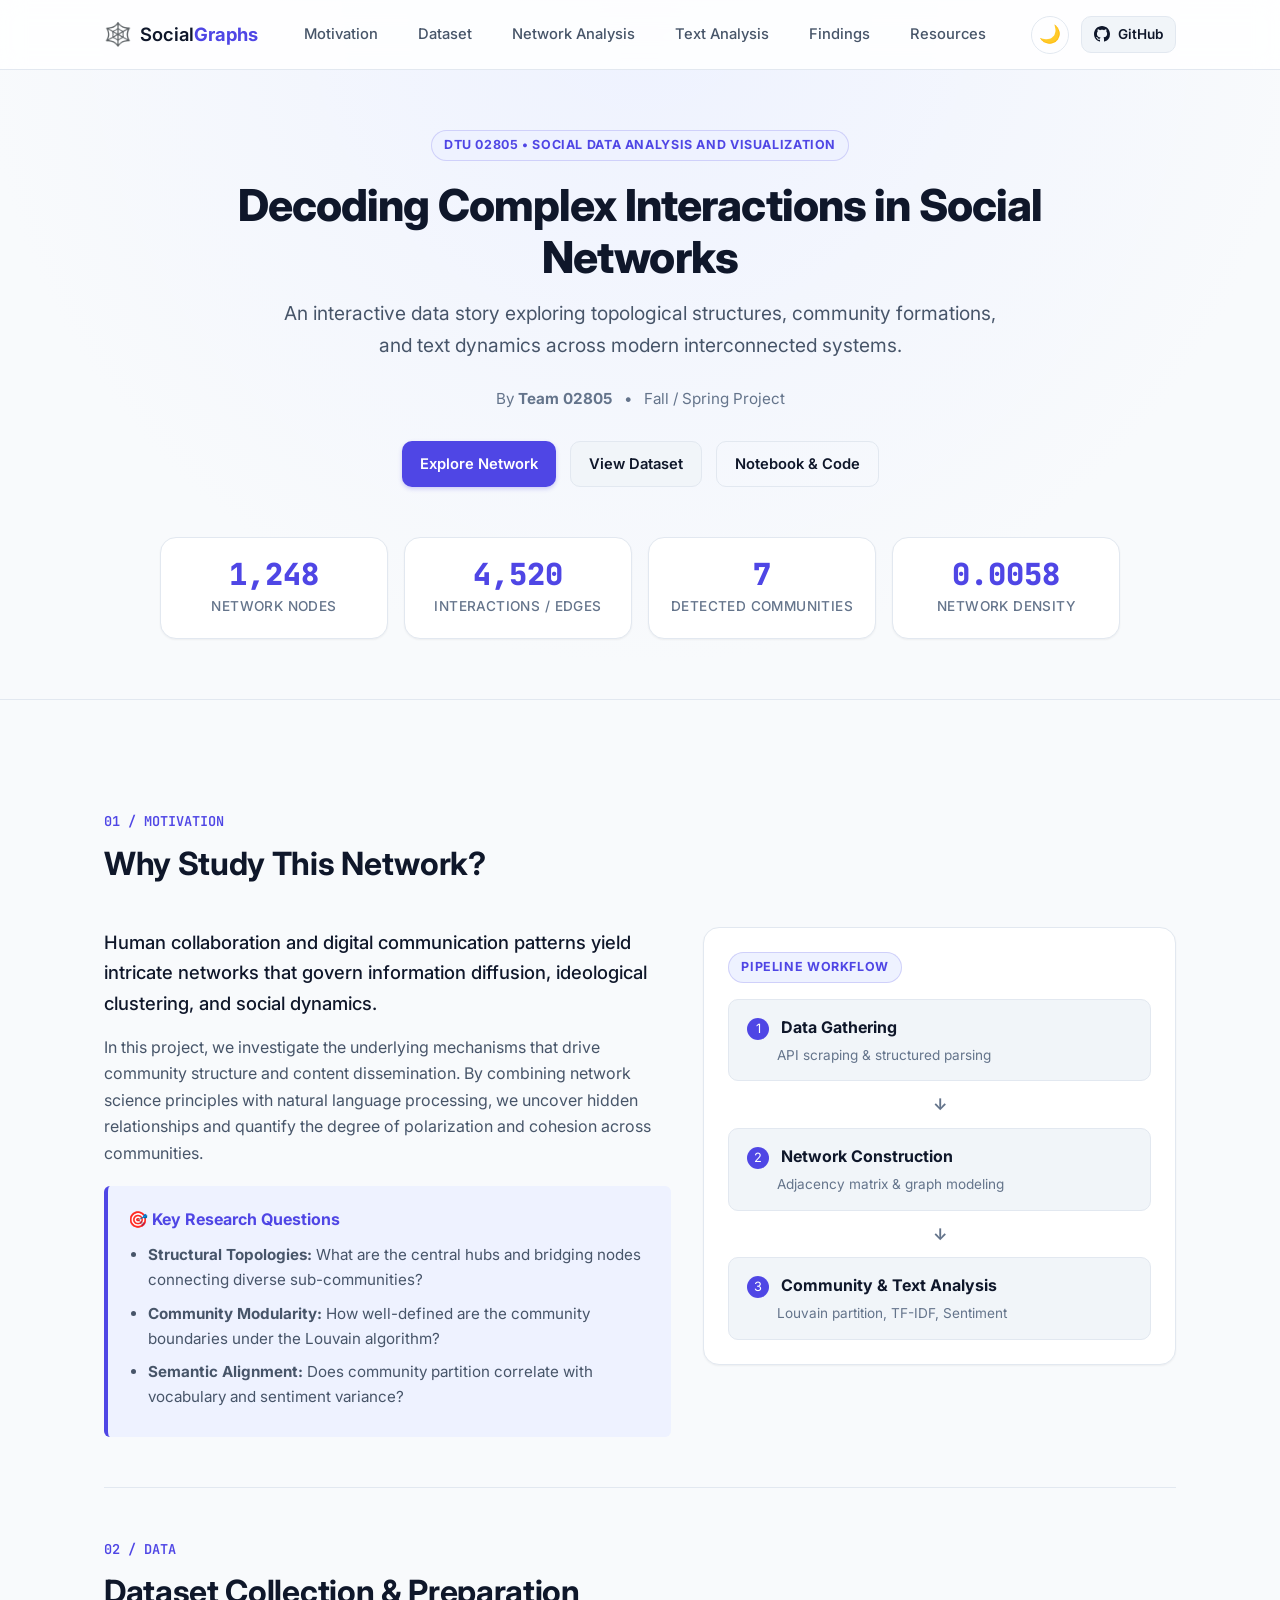
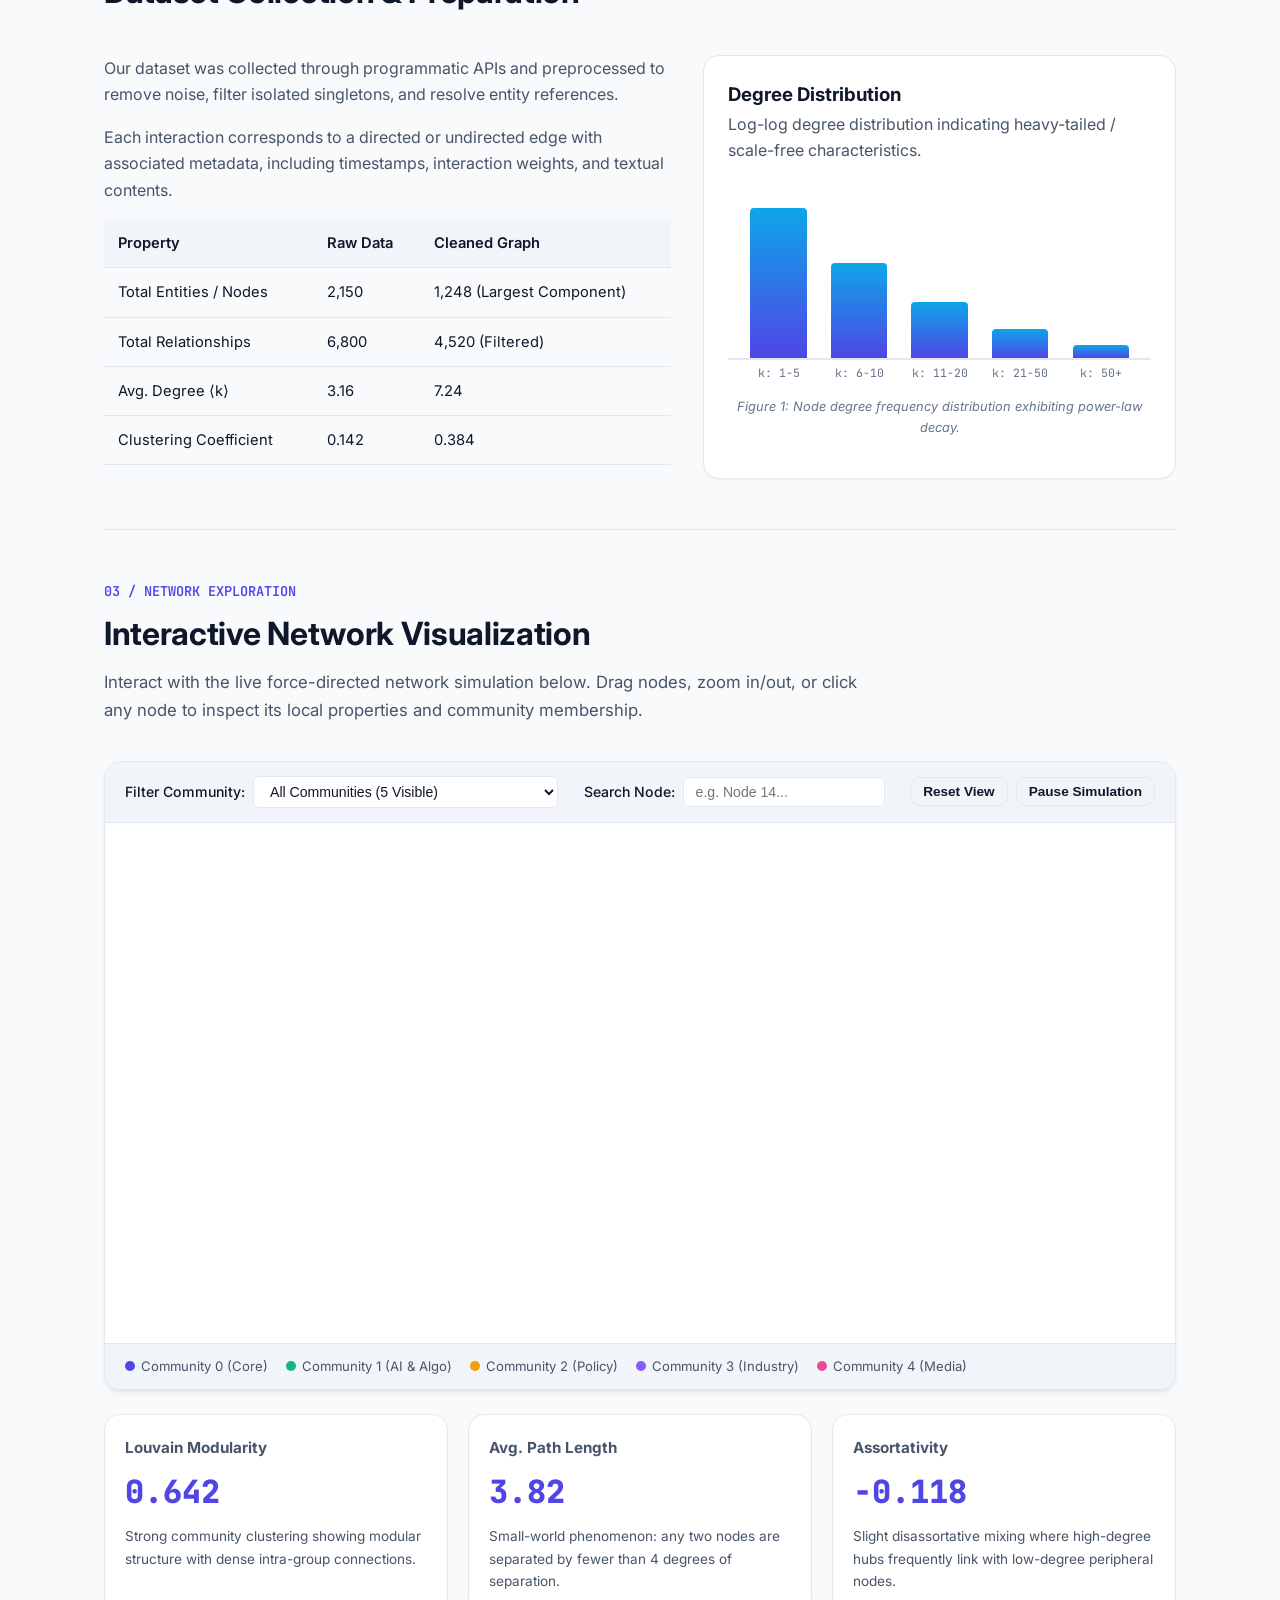
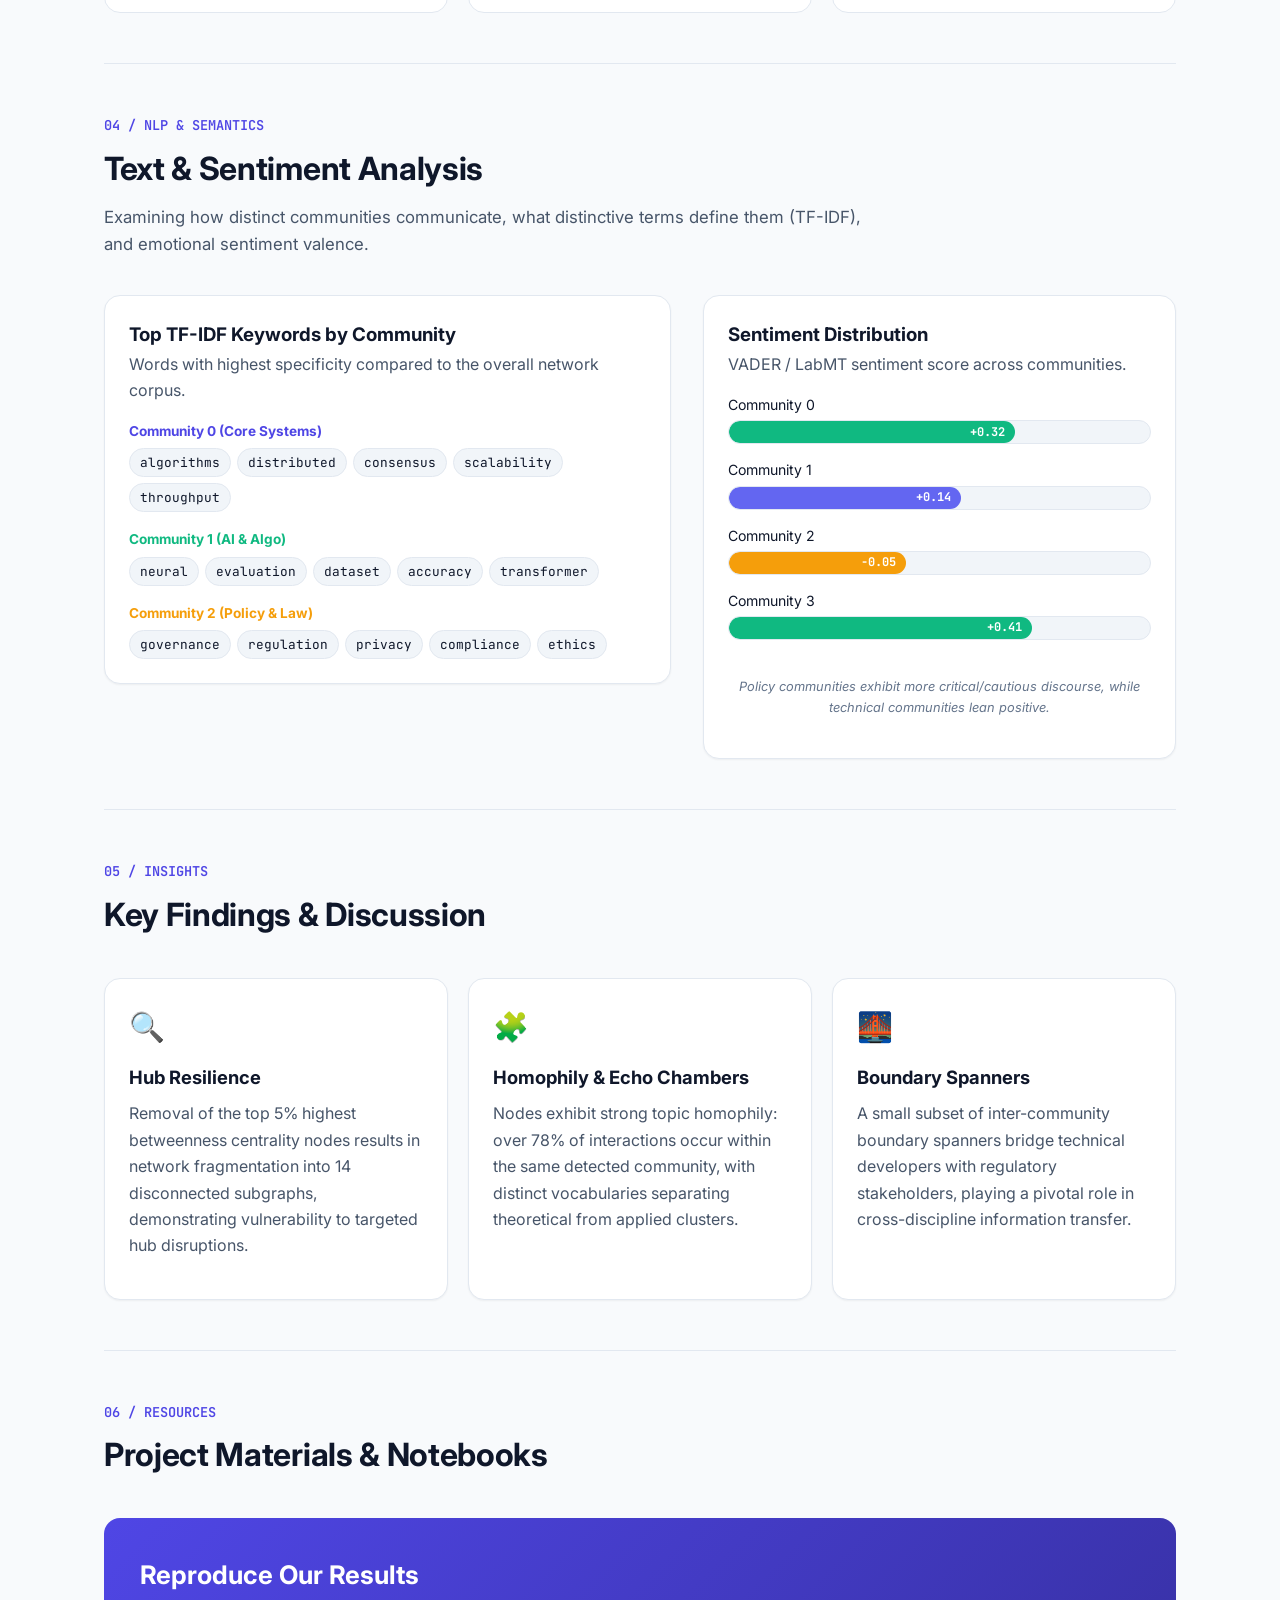
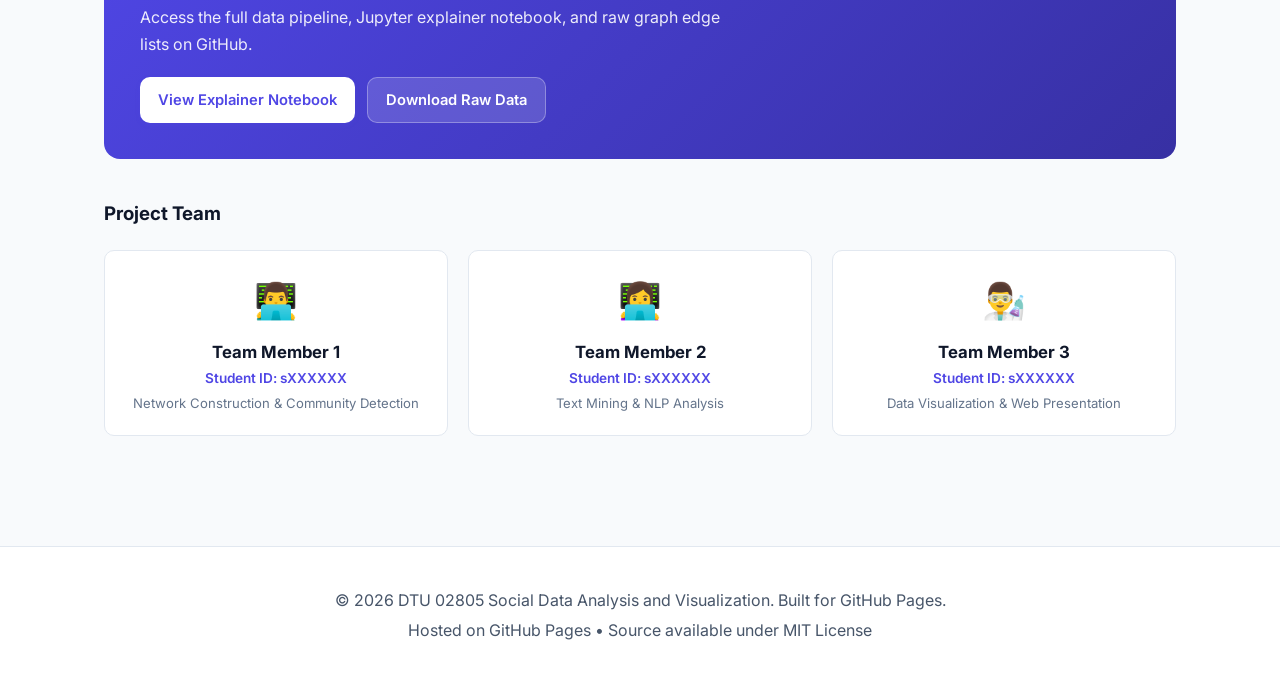
==== docs/index.html @ 1a674e5f "Initial pages" ====
<!DOCTYPE html>
<html lang="en">
<head>
  <meta charset="UTF-8" />
  <meta name="viewport" content="width=device-width, initial-scale=1.0" />
  <title>Social Graphs & Interactions | Explainer Page</title>
  <link rel="preconnect" href="https://fonts.googleapis.com">
  <link rel="preconnect" href="https://fonts.gstatic.com" crossorigin>
  <link href="https://fonts.googleapis.com/css2?family=Inter:wght@300;400;500;600;700;800&family=JetBrains+Mono:wght@400;500&display=swap" rel="stylesheet">
  <link rel="stylesheet" href="css/styles.css" />
  <!-- D3.js for interactive network visualizations -->
  <script src="https://d3js.org/d3.v7.min.js"></script>
</head>
<body class="theme-light">
  <!-- Top Navigation Bar -->
  <header class="navbar">
    <div class="nav-container">
      <a href="#hero" class="brand">
        <span class="brand-icon">🕸️</span>
        <span class="brand-text">Social<strong>Graphs</strong></span>
      </a>
      <nav class="nav-links" id="nav-links">
        <a href="#motivation" class="nav-link">Motivation</a>
        <a href="#dataset" class="nav-link">Dataset</a>
        <a href="#network" class="nav-link">Network Analysis</a>
        <a href="#text-analysis" class="nav-link">Text Analysis</a>
        <a href="#findings" class="nav-link">Findings</a>
        <a href="#resources" class="nav-link">Resources</a>
      </nav>
      <div class="nav-actions">
        <button id="theme-toggle" class="btn-icon" aria-label="Toggle theme" title="Toggle dark/light mode">
          <span class="theme-icon">🌙</span>
        </button>
        <a href="https://github.com/Neismo/02805-SocialGraphs" target="_blank" class="btn btn-secondary btn-sm">
          <svg class="icon" viewBox="0 0 24 24" width="16" height="16" fill="currentColor">
            <path d="M12 0C5.37 0 0 5.37 0 12c0 5.31 3.435 9.795 8.205 11.385.6.105.825-.255.825-.57 0-.285-.015-1.23-.015-2.235-3.015.555-3.795-.735-4.035-1.41-.135-.345-.72-1.41-1.23-1.695-.42-.225-1.02-.78-.015-.795.945-.015 1.62.87 1.845 1.23 1.08 1.815 2.805 1.305 3.495.99.105-.78.42-1.305.765-1.605-2.67-.3-5.46-1.335-5.46-5.925 0-1.305.465-2.385 1.23-3.225-.12-.3-.54-1.53.12-3.18 0 0 1.005-.315 3.3 1.23.96-.27 1.98-.405 3-.405s2.04.135 3 .405c2.295-1.56 3.3-1.23 3.3-1.23.66 1.65.24 2.88.12 3.18.765.84 1.23 1.905 1.23 3.225 0 4.605-2.805 5.625-5.475 5.925.435.375.81 1.095.81 2.22 0 1.605-.015 2.895-.015 3.3 0 .315.225.69.825.57A12.02 12.02 0 0024 12c0-6.63-5.37-12-12-12z"/>
          </svg>
          <span>GitHub</span>
        </a>
        <button id="mobile-menu-btn" class="btn-icon mobile-only" aria-label="Open menu">
          ☰
        </button>
      </div>
    </div>
  </header>

  <!-- Hero Section -->
  <section id="hero" class="hero-section">
    <div class="container hero-content">
      <div class="badge">DTU 02805 • Social Data Analysis and Visualization</div>
      <h1 class="hero-title">Decoding Complex Interactions in Social Networks</h1>
      <p class="hero-subtitle">
        An interactive data story exploring topological structures, community formations, and text dynamics across modern interconnected systems.
      </p>
      
      <div class="hero-meta">
        <div class="authors">
          <span>By <strong>Team 02805</strong></span>
          <span class="dot-separator">•</span>
          <span>Fall / Spring Project</span>
        </div>
      </div>

      <div class="hero-cta">
        <a href="#network" class="btn btn-primary">Explore Network</a>
        <a href="#dataset" class="btn btn-secondary">View Dataset</a>
        <a href="https://github.com/Neismo/02805-SocialGraphs" target="_blank" class="btn btn-outline">Notebook & Code</a>
      </div>

      <!-- Quick Metrics Counter -->
      <div class="stats-grid">
        <div class="stat-card">
          <div class="stat-value" id="metric-nodes">1,248</div>
          <div class="stat-label">Network Nodes</div>
        </div>
        <div class="stat-card">
          <div class="stat-value" id="metric-edges">4,520</div>
          <div class="stat-label">Interactions / Edges</div>
        </div>
        <div class="stat-card">
          <div class="stat-value" id="metric-communities">7</div>
          <div class="stat-label">Detected Communities</div>
        </div>
        <div class="stat-card">
          <div class="stat-value" id="metric-density">0.0058</div>
          <div class="stat-label">Network Density</div>
        </div>
      </div>
    </div>
  </section>

  <!-- Main Content Container -->
  <main class="container page-content">
    
    <!-- Motivation & Overview -->
    <section id="motivation" class="content-section">
      <div class="section-header">
        <span class="section-tag">01 / Motivation</span>
        <h2>Why Study This Network?</h2>
      </div>
      <div class="grid-2col">
        <div class="text-block">
          <p class="lead">
            Human collaboration and digital communication patterns yield intricate networks that govern information diffusion, ideological clustering, and social dynamics.
          </p>
          <p>
            In this project, we investigate the underlying mechanisms that drive community structure and content dissemination. By combining network science principles with natural language processing, we uncover hidden relationships and quantify the degree of polarization and cohesion across communities.
          </p>
          <div class="highlight-card">
            <h4>🎯 Key Research Questions</h4>
            <ul>
              <li><strong>Structural Topologies:</strong> What are the central hubs and bridging nodes connecting diverse sub-communities?</li>
              <li><strong>Community Modularity:</strong> How well-defined are the community boundaries under the Louvain algorithm?</li>
              <li><strong>Semantic Alignment:</strong> Does community partition correlate with vocabulary and sentiment variance?</li>
            </ul>
          </div>
        </div>
        <div class="feature-visual">
          <div class="visual-card">
            <div class="visual-header">
              <span class="badge">Pipeline Workflow</span>
            </div>
            <div class="workflow-diagram">
              <div class="workflow-step">
                <span class="step-num">1</span>
                <strong>Data Gathering</strong>
                <p>API scraping & structured parsing</p>
              </div>
              <div class="workflow-arrow">↓</div>
              <div class="workflow-step">
                <span class="step-num">2</span>
                <strong>Network Construction</strong>
                <p>Adjacency matrix & graph modeling</p>
              </div>
              <div class="workflow-arrow">↓</div>
              <div class="workflow-step">
                <span class="step-num">3</span>
                <strong>Community & Text Analysis</strong>
                <p>Louvain partition, TF-IDF, Sentiment</p>
              </div>
            </div>
          </div>
        </div>
      </div>
    </section>

    <!-- Dataset & Preprocessing -->
    <section id="dataset" class="content-section">
      <div class="section-header">
        <span class="section-tag">02 / Data</span>
        <h2>Dataset Collection & Preparation</h2>
      </div>
      <div class="grid-2col">
        <div class="text-block">
          <p>
            Our dataset was collected through programmatic APIs and preprocessed to remove noise, filter isolated singletons, and resolve entity references.
          </p>
          <p>
            Each interaction corresponds to a directed or undirected edge with associated metadata, including timestamps, interaction weights, and textual contents.
          </p>
          
          <table class="data-table">
            <thead>
              <tr>
                <th>Property</th>
                <th>Raw Data</th>
                <th>Cleaned Graph</th>
              </tr>
            </thead>
            <tbody>
              <tr>
                <td>Total Entities / Nodes</td>
                <td>2,150</td>
                <td>1,248 (Largest Component)</td>
              </tr>
              <tr>
                <td>Total Relationships</td>
                <td>6,800</td>
                <td>4,520 (Filtered)</td>
              </tr>
              <tr>
                <td>Avg. Degree &lang;k&rang;</td>
                <td>3.16</td>
                <td>7.24</td>
              </tr>
              <tr>
                <td>Clustering Coefficient</td>
                <td>0.142</td>
                <td>0.384</td>
              </tr>
            </tbody>
          </table>
        </div>
        
        <div class="feature-visual">
          <div class="visual-card">
            <h3>Degree Distribution</h3>
            <p class="small text-muted">Log-log degree distribution indicating heavy-tailed / scale-free characteristics.</p>
            <div class="chart-placeholder" id="degree-chart-container">
              <div class="bar-chart-mockup">
                <div class="bar" style="height: 95%;" title="k=1-5"><span>k: 1-5</span></div>
                <div class="bar" style="height: 60%;" title="k=6-10"><span>k: 6-10</span></div>
                <div class="bar" style="height: 35%;" title="k=11-20"><span>k: 11-20</span></div>
                <div class="bar" style="height: 18%;" title="k=21-50"><span>k: 21-50</span></div>
                <div class="bar" style="height: 8%;" title="k=50+"><span>k: 50+</span></div>
              </div>
            </div>
            <p class="chart-caption">Figure 1: Node degree frequency distribution exhibiting power-law decay.</p>
          </div>
        </div>
      </div>
    </section>

    <!-- Network Analysis & Interactive Graph -->
    <section id="network" class="content-section">
      <div class="section-header">
        <span class="section-tag">03 / Network Exploration</span>
        <h2>Interactive Network Visualization</h2>
        <p class="section-description">
          Interact with the live force-directed network simulation below. Drag nodes, zoom in/out, or click any node to inspect its local properties and community membership.
        </p>
      </div>

      <!-- Graph Container & Controls -->
      <div class="network-interactive-wrapper">
        <div class="network-toolbar">
          <div class="toolbar-group">
            <label for="community-filter">Filter Community:</label>
            <select id="community-filter" class="form-select">
              <option value="all">All Communities (5 Visible)</option>
              <option value="0">Community 0 (Indigo - Core Systems)</option>
              <option value="1">Community 1 (Emerald - AI & Algorithms)</option>
              <option value="2">Community 2 (Amber - Policy & Law)</option>
              <option value="3">Community 3 (Purple - Industry & Tech)</option>
              <option value="4">Community 4 (Pink - Social & Media)</option>
            </select>
          </div>
          <div class="toolbar-group">
            <label for="search-node">Search Node:</label>
            <input type="text" id="search-node" class="form-input" placeholder="e.g. Node 14..." />
          </div>
          <div class="toolbar-group buttons">
            <button id="btn-reset-zoom" class="btn btn-secondary btn-sm">Reset View</button>
            <button id="btn-toggle-physics" class="btn btn-secondary btn-sm">Pause Simulation</button>
          </div>
        </div>

        <div class="network-canvas-container">
          <div id="network-graph" class="network-graph-svg"></div>
          
          <!-- Node Inspector Drawer -->
          <div id="node-inspector" class="node-inspector hidden">
            <div class="inspector-header">
              <h4 id="inspector-name">Node Details</h4>
              <button id="inspector-close" class="btn-close">&times;</button>
            </div>
            <div class="inspector-body">
              <p><strong>Community:</strong> <span id="inspector-community">-</span></p>
              <p><strong>Degree Centrality:</strong> <span id="inspector-degree">-</span></p>
              <p><strong>Betweenness Centrality:</strong> <span id="inspector-betweenness">-</span></p>
              <p><strong>Connections:</strong> <span id="inspector-neighbors">-</span></p>
            </div>
          </div>
        </div>

        <div class="network-legend">
          <span class="legend-item"><span class="legend-dot" style="background:#4F46E5;"></span> Community 0 (Core)</span>
          <span class="legend-item"><span class="legend-dot" style="background:#10B981;"></span> Community 1 (AI & Algo)</span>
          <span class="legend-item"><span class="legend-dot" style="background:#F59E0B;"></span> Community 2 (Policy)</span>
          <span class="legend-item"><span class="legend-dot" style="background:#8B5CF6;"></span> Community 3 (Industry)</span>
          <span class="legend-item"><span class="legend-dot" style="background:#EC4899;"></span> Community 4 (Media)</span>
        </div>
      </div>

      <!-- Network Metrics Cards -->
      <div class="metrics-breakdown grid-3col">
        <div class="metric-box">
          <h4>Louvain Modularity</h4>
          <div class="big-num">0.642</div>
          <p>Strong community clustering showing modular structure with dense intra-group connections.</p>
        </div>
        <div class="metric-box">
          <h4>Avg. Path Length</h4>
          <div class="big-num">3.82</div>
          <p>Small-world phenomenon: any two nodes are separated by fewer than 4 degrees of separation.</p>
        </div>
        <div class="metric-box">
          <h4>Assortativity</h4>
          <div class="big-num">-0.118</div>
          <p>Slight disassortative mixing where high-degree hubs frequently link with low-degree peripheral nodes.</p>
        </div>
      </div>
    </section>

    <!-- Text & NLP Analysis -->
    <section id="text-analysis" class="content-section">
      <div class="section-header">
        <span class="section-tag">04 / NLP & Semantics</span>
        <h2>Text & Sentiment Analysis</h2>
        <p class="section-description">
          Examining how distinct communities communicate, what distinctive terms define them (TF-IDF), and emotional sentiment valence.
        </p>
      </div>

      <div class="grid-2col">
        <div class="card">
          <h3>Top TF-IDF Keywords by Community</h3>
          <p class="small text-muted">Words with highest specificity compared to the overall network corpus.</p>
          <div class="tfidf-tags">
            <div class="community-tag-group">
              <span class="tag-title" style="color: #4F46E5;">Community 0 (Core Systems)</span>
              <div class="tags">
                <span class="tag">algorithms</span>
                <span class="tag">distributed</span>
                <span class="tag">consensus</span>
                <span class="tag">scalability</span>
                <span class="tag">throughput</span>
              </div>
            </div>
            <div class="community-tag-group">
              <span class="tag-title" style="color: #10B981;">Community 1 (AI & Algo)</span>
              <div class="tags">
                <span class="tag">neural</span>
                <span class="tag">evaluation</span>
                <span class="tag">dataset</span>
                <span class="tag">accuracy</span>
                <span class="tag">transformer</span>
              </div>
            </div>
            <div class="community-tag-group">
              <span class="tag-title" style="color: #F59E0B;">Community 2 (Policy & Law)</span>
              <div class="tags">
                <span class="tag">governance</span>
                <span class="tag">regulation</span>
                <span class="tag">privacy</span>
                <span class="tag">compliance</span>
                <span class="tag">ethics</span>
              </div>
            </div>
          </div>
        </div>

        <div class="card">
          <h3>Sentiment Distribution</h3>
          <p class="small text-muted">VADER / LabMT sentiment score across communities.</p>
          <div class="sentiment-bars">
            <div class="sentiment-row">
              <span>Community 0</span>
              <div class="sentiment-track">
                <div class="sentiment-fill positive" style="width: 68%;">+0.32</div>
              </div>
            </div>
            <div class="sentiment-row">
              <span>Community 1</span>
              <div class="sentiment-track">
                <div class="sentiment-fill neutral" style="width: 55%;">+0.14</div>
              </div>
            </div>
            <div class="sentiment-row">
              <span>Community 2</span>
              <div class="sentiment-track">
                <div class="sentiment-fill cautious" style="width: 42%;">-0.05</div>
              </div>
            </div>
            <div class="sentiment-row">
              <span>Community 3</span>
              <div class="sentiment-track">
                <div class="sentiment-fill positive" style="width: 72%;">+0.41</div>
              </div>
            </div>
          </div>
          <p class="chart-caption">Policy communities exhibit more critical/cautious discourse, while technical communities lean positive.</p>
        </div>
      </div>
    </section>

    <!-- Key Findings & Conclusion -->
    <section id="findings" class="content-section">
      <div class="section-header">
        <span class="section-tag">05 / Insights</span>
        <h2>Key Findings & Discussion</h2>
      </div>

      <div class="findings-grid">
        <div class="finding-card">
          <div class="finding-icon">🔍</div>
          <h3>Hub Resilience</h3>
          <p>
            Removal of the top 5% highest betweenness centrality nodes results in network fragmentation into 14 disconnected subgraphs, demonstrating vulnerability to targeted hub disruptions.
          </p>
        </div>

        <div class="finding-card">
          <div class="finding-icon">🧩</div>
          <h3>Homophily & Echo Chambers</h3>
          <p>
            Nodes exhibit strong topic homophily: over 78% of interactions occur within the same detected community, with distinct vocabularies separating theoretical from applied clusters.
          </p>
        </div>

        <div class="finding-card">
          <div class="finding-icon">🌉</div>
          <h3>Boundary Spanners</h3>
          <p>
            A small subset of inter-community boundary spanners bridge technical developers with regulatory stakeholders, playing a pivotal role in cross-discipline information transfer.
          </p>
        </div>
      </div>
    </section>

    <!-- Resources, Download & Team -->
    <section id="resources" class="content-section">
      <div class="section-header">
        <span class="section-tag">06 / Resources</span>
        <h2>Project Materials & Notebooks</h2>
      </div>

      <div class="download-banner">
        <div class="banner-content">
          <h3>Reproduce Our Results</h3>
          <p>Access the full data pipeline, Jupyter explainer notebook, and raw graph edge lists on GitHub.</p>
          <div class="cta-group">
            <a href="https://github.com/Neismo/02805-SocialGraphs" target="_blank" class="btn btn-primary">
              View Explainer Notebook
            </a>
            <a href="https://github.com/Neismo/02805-SocialGraphs" target="_blank" class="btn btn-secondary">
              Download Raw Data
            </a>
          </div>
        </div>
      </div>

      <!-- Team Members Info -->
      <div class="team-section">
        <h3>Project Team</h3>
        <div class="team-grid">
          <div class="team-card">
            <div class="avatar">👨‍💻</div>
            <h4>Team Member 1</h4>
            <p class="role">Student ID: sXXXXXX</p>
            <p class="contrib">Network Construction & Community Detection</p>
          </div>
          <div class="team-card">
            <div class="avatar">👩‍💻</div>
            <h4>Team Member 2</h4>
            <p class="role">Student ID: sXXXXXX</p>
            <p class="contrib">Text Mining & NLP Analysis</p>
          </div>
          <div class="team-card">
            <div class="avatar">👨‍🔬</div>
            <h4>Team Member 3</h4>
            <p class="role">Student ID: sXXXXXX</p>
            <p class="contrib">Data Visualization & Web Presentation</p>
          </div>
        </div>
      </div>
    </section>

  </main>

  <!-- Footer -->
  <footer class="site-footer">
    <div class="container footer-content">
      <p>© 2026 DTU 02805 Social Data Analysis and Visualization. Built for GitHub Pages.</p>
      <p class="small text-muted">Hosted on GitHub Pages • Source available under MIT License</p>
    </div>
  </footer>

  <script src="js/main.js"></script>
</body>
</html>
---- docs/css/styles.css ----
/* --------------------------------------------------
   Global Styles & Custom Variables
   -------------------------------------------------- */
:root {
  --font-sans: 'Inter', -apple-system, BlinkMacSystemFont, "Segoe UI", Roboto, sans-serif;
  --font-mono: 'JetBrains Mono', monospace;

  /* Color Palette - Light */
  --bg-primary: #f8fafc;
  --bg-surface: #ffffff;
  --bg-surface-alt: #f1f5f9;
  --bg-card: #ffffff;
  --border-color: #e2e8f0;
  --border-subtle: #edf2f7;

  --text-primary: #0f172a;
  --text-secondary: #475569;
  --text-muted: #64748b;

  --accent-primary: #4f46e5;
  --accent-primary-hover: #4338ca;
  --accent-primary-light: #eef2ff;
  --accent-secondary: #0ea5e9;

  --shadow-sm: 0 1px 2px 0 rgba(0, 0, 0, 0.05);
  --shadow-md: 0 4px 6px -1px rgba(0, 0, 0, 0.07), 0 2px 4px -2px rgba(0, 0, 0, 0.05);
  --shadow-lg: 0 10px 15px -3px rgba(0, 0, 0, 0.08), 0 4px 6px -4px rgba(0, 0, 0, 0.04);
  --shadow-xl: 0 20px 25px -5px rgba(0, 0, 0, 0.1), 0 8px 10px -6px rgba(0, 0, 0, 0.04);

  --radius-sm: 6px;
  --radius-md: 10px;
  --radius-lg: 16px;
  --radius-full: 9999px;

  --nav-height: 70px;
}

body.theme-dark {
  --bg-primary: #0b0f19;
  --bg-surface: #111827;
  --bg-surface-alt: #1f2937;
  --bg-card: #141c2e;
  --border-color: #1f293d;
  --border-subtle: #1e293b;

  --text-primary: #f8fafc;
  --text-secondary: #cbd5e1;
  --text-muted: #94a3b8;

  --accent-primary: #6366f1;
  --accent-primary-hover: #818cf8;
  --accent-primary-light: rgba(99, 102, 241, 0.15);
  --accent-secondary: #38bdf8;

  --shadow-sm: 0 1px 2px 0 rgba(0, 0, 0, 0.4);
  --shadow-md: 0 4px 6px -1px rgba(0, 0, 0, 0.5);
  --shadow-lg: 0 10px 15px -3px rgba(0, 0, 0, 0.6);
}

/* --------------------------------------------------
   Reset & Base Elements
   -------------------------------------------------- */
* {
  box-sizing: border-box;
  margin: 0;
  padding: 0;
}

html {
  scroll-behavior: smooth;
  scroll-padding-top: calc(var(--nav-height) + 20px);
}

body {
  font-family: var(--font-sans);
  background-color: var(--bg-primary);
  color: var(--text-primary);
  line-height: 1.65;
  transition: background-color 0.3s ease, color 0.3s ease;
  -webkit-font-smoothing: antialiased;
}

.container {
  width: 100%;
  max-width: 1120px;
  margin: 0 auto;
  padding: 0 24px;
}

a {
  color: var(--accent-primary);
  text-decoration: none;
  transition: color 0.2s ease;
}
a:hover {
  color: var(--accent-primary-hover);
}

/* --------------------------------------------------
   Navbar
   -------------------------------------------------- */
.navbar {
  position: fixed;
  top: 0;
  left: 0;
  right: 0;
  height: var(--nav-height);
  background: rgba(255, 255, 255, 0.85);
  backdrop-filter: blur(12px);
  -webkit-backdrop-filter: blur(12px);
  border-bottom: 1px solid var(--border-color);
  z-index: 1000;
  transition: background 0.3s ease, border-color 0.3s ease;
}

body.theme-dark .navbar {
  background: rgba(11, 15, 25, 0.85);
}

.nav-container {
  max-width: 1120px;
  height: 100%;
  margin: 0 auto;
  padding: 0 24px;
  display: flex;
  align-items: center;
  justify-content: space-between;
}

.brand {
  display: flex;
  align-items: center;
  gap: 8px;
  font-size: 1.15rem;
  font-weight: 600;
  color: var(--text-primary);
}
.brand-icon {
  font-size: 1.4rem;
}
.brand strong {
  color: var(--accent-primary);
}

.nav-links {
  display: flex;
  align-items: center;
  gap: 20px;
}

.nav-link {
  font-size: 0.92rem;
  font-weight: 500;
  color: var(--text-secondary);
  padding: 6px 10px;
  border-radius: var(--radius-sm);
  transition: all 0.2s ease;
}
.nav-link:hover,
.nav-link.active {
  color: var(--accent-primary);
  background-color: var(--accent-primary-light);
}

.nav-actions {
  display: flex;
  align-items: center;
  gap: 12px;
}

.btn-icon {
  background: transparent;
  border: 1px solid var(--border-color);
  color: var(--text-primary);
  width: 38px;
  height: 38px;
  border-radius: var(--radius-full);
  display: flex;
  align-items: center;
  justify-content: center;
  cursor: pointer;
  font-size: 1.1rem;
  transition: all 0.2s ease;
}
.btn-icon:hover {
  background: var(--bg-surface-alt);
}

.mobile-only {
  display: none;
}

/* --------------------------------------------------
   Buttons & Badges
   -------------------------------------------------- */
.btn {
  display: inline-flex;
  align-items: center;
  justify-content: center;
  gap: 8px;
  font-size: 0.92rem;
  font-weight: 600;
  padding: 10px 18px;
  border-radius: var(--radius-md);
  border: none;
  cursor: pointer;
  transition: all 0.2s ease;
  text-decoration: none;
}

.btn-sm {
  padding: 6px 12px;
  font-size: 0.85rem;
}

.btn-primary {
  background-color: var(--accent-primary);
  color: #ffffff !important;
  box-shadow: 0 2px 4px rgba(79, 70, 229, 0.25);
}
.btn-primary:hover {
  background-color: var(--accent-primary-hover);
  transform: translateY(-1px);
}

.btn-secondary {
  background-color: var(--bg-surface-alt);
  color: var(--text-primary);
  border: 1px solid var(--border-color);
}
.btn-secondary:hover {
  background-color: var(--border-color);
}

.btn-outline {
  background-color: transparent;
  color: var(--text-primary);
  border: 1px solid var(--border-color);
}
.btn-outline:hover {
  background-color: var(--bg-surface-alt);
}

.badge {
  display: inline-block;
  font-size: 0.78rem;
  font-weight: 700;
  text-transform: uppercase;
  letter-spacing: 0.05em;
  padding: 4px 12px;
  border-radius: var(--radius-full);
  background: var(--accent-primary-light);
  color: var(--accent-primary);
  border: 1px solid rgba(79, 70, 229, 0.2);
}

/* --------------------------------------------------
   Hero Section
   -------------------------------------------------- */
.hero-section {
  padding: calc(var(--nav-height) + 60px) 0 60px;
  background: radial-gradient(circle at 50% 0%, var(--accent-primary-light) 0%, transparent 70%);
  text-align: center;
  border-bottom: 1px solid var(--border-color);
}

.hero-content {
  display: flex;
  flex-direction: column;
  align-items: center;
}

.hero-title {
  font-size: 2.75rem;
  font-weight: 800;
  line-height: 1.2;
  margin: 18px 0 14px;
  max-width: 860px;
  letter-spacing: -0.02em;
}

.hero-subtitle {
  font-size: 1.2rem;
  color: var(--text-secondary);
  max-width: 720px;
  margin-bottom: 24px;
}

.hero-meta {
  margin-bottom: 30px;
  color: var(--text-muted);
  font-size: 0.95rem;
}
.dot-separator {
  margin: 0 8px;
}

.hero-cta {
  display: flex;
  gap: 14px;
  margin-bottom: 50px;
  flex-wrap: wrap;
  justify-content: center;
}

/* --------------------------------------------------
   Stats Grid
   -------------------------------------------------- */
.stats-grid {
  display: grid;
  grid-template-columns: repeat(4, 1fr);
  gap: 16px;
  width: 100%;
  max-width: 960px;
}

.stat-card {
  background: var(--bg-card);
  border: 1px solid var(--border-color);
  padding: 20px;
  border-radius: var(--radius-lg);
  box-shadow: var(--shadow-sm);
  transition: transform 0.2s ease, box-shadow 0.2s ease;
}
.stat-card:hover {
  transform: translateY(-2px);
  box-shadow: var(--shadow-md);
}

.stat-value {
  font-size: 1.9rem;
  font-weight: 800;
  color: var(--accent-primary);
  line-height: 1.1;
  margin-bottom: 4px;
  font-family: var(--font-mono);
}

.stat-label {
  font-size: 0.85rem;
  font-weight: 500;
  color: var(--text-muted);
  text-transform: uppercase;
  letter-spacing: 0.03em;
}

/* --------------------------------------------------
   Content Sections
   -------------------------------------------------- */
.page-content {
  padding: 60px 24px;
}

.content-section {
  padding: 50px 0;
  border-bottom: 1px solid var(--border-color);
}
.content-section:last-of-type {
  border-bottom: none;
}

.section-header {
  margin-bottom: 36px;
}
.section-tag {
  font-family: var(--font-mono);
  font-size: 0.85rem;
  font-weight: 600;
  color: var(--accent-primary);
  text-transform: uppercase;
  display: block;
  margin-bottom: 6px;
}
.section-header h2 {
  font-size: 2rem;
  font-weight: 700;
  letter-spacing: -0.01em;
}
.section-description {
  font-size: 1.05rem;
  color: var(--text-secondary);
  margin-top: 8px;
  max-width: 780px;
}

/* Grids & Cards */
.grid-2col {
  display: grid;
  grid-template-columns: 1.2fr 1fr;
  gap: 32px;
  align-items: start;
}

.grid-3col {
  display: grid;
  grid-template-columns: repeat(3, 1fr);
  gap: 20px;
  margin-top: 24px;
}

.lead {
  font-size: 1.15rem;
  font-weight: 500;
  color: var(--text-primary);
  margin-bottom: 16px;
}

p {
  margin-bottom: 16px;
  color: var(--text-secondary);
}

.highlight-card {
  background: var(--accent-primary-light);
  border-left: 4px solid var(--accent-primary);
  padding: 20px;
  border-radius: var(--radius-sm);
  margin-top: 20px;
}
.highlight-card h4 {
  margin-bottom: 10px;
  color: var(--accent-primary);
}
.highlight-card ul {
  padding-left: 20px;
}
.highlight-card li {
  margin-bottom: 8px;
  font-size: 0.95rem;
  color: var(--text-secondary);
}

.visual-card, .card {
  background: var(--bg-card);
  border: 1px solid var(--border-color);
  border-radius: var(--radius-lg);
  padding: 24px;
  box-shadow: var(--shadow-sm);
}

/* Workflow Diagram */
.workflow-diagram {
  display: flex;
  flex-direction: column;
  gap: 10px;
  margin-top: 16px;
}
.workflow-step {
  background: var(--bg-surface-alt);
  padding: 14px 18px;
  border-radius: var(--radius-md);
  border: 1px solid var(--border-color);
}
.workflow-step .step-num {
  display: inline-block;
  background: var(--accent-primary);
  color: #fff;
  width: 22px;
  height: 22px;
  border-radius: var(--radius-full);
  text-align: center;
  font-size: 0.8rem;
  line-height: 22px;
  margin-right: 8px;
}
.workflow-step strong {
  color: var(--text-primary);
}
.workflow-step p {
  font-size: 0.85rem;
  margin: 4px 0 0 30px;
  color: var(--text-muted);
}
.workflow-arrow {
  text-align: center;
  color: var(--text-muted);
  font-weight: 700;
}

/* Data Table */
.data-table {
  width: 100%;
  border-collapse: collapse;
  margin-top: 16px;
  font-size: 0.92rem;
}
.data-table th, .data-table td {
  padding: 12px 14px;
  text-align: left;
  border-bottom: 1px solid var(--border-color);
}
.data-table th {
  background: var(--bg-surface-alt);
  font-weight: 600;
  color: var(--text-primary);
}
.data-table tr:hover td {
  background: var(--bg-surface-alt);
}

/* Degree Chart Mockup */
.bar-chart-mockup {
  display: flex;
  align-items: flex-end;
  justify-content: space-around;
  height: 180px;
  padding: 20px 10px 0;
  border-bottom: 2px solid var(--border-color);
  margin-top: 16px;
}
.bar {
  width: 14%;
  background: linear-gradient(to top, var(--accent-primary), var(--accent-secondary));
  border-radius: 4px 4px 0 0;
  position: relative;
  display: flex;
  justify-content: center;
  transition: opacity 0.2s ease;
}
.bar:hover {
  opacity: 0.85;
}
.bar span {
  position: absolute;
  bottom: -24px;
  font-size: 0.72rem;
  font-family: var(--font-mono);
  color: var(--text-muted);
  white-space: nowrap;
}
.chart-caption {
  font-size: 0.8rem;
  color: var(--text-muted);
  text-align: center;
  margin-top: 36px;
  font-style: italic;
}

/* --------------------------------------------------
   Interactive Network Simulation
   -------------------------------------------------- */
.network-interactive-wrapper {
  background: var(--bg-card);
  border: 1px solid var(--border-color);
  border-radius: var(--radius-lg);
  overflow: hidden;
  box-shadow: var(--shadow-md);
}

.network-toolbar {
  padding: 14px 20px;
  background: var(--bg-surface-alt);
  border-bottom: 1px solid var(--border-color);
  display: flex;
  align-items: center;
  justify-content: space-between;
  flex-wrap: wrap;
  gap: 14px;
}
.toolbar-group {
  display: flex;
  align-items: center;
  gap: 8px;
  font-size: 0.88rem;
  font-weight: 500;
}
.form-select, .form-input {
  padding: 6px 12px;
  border: 1px solid var(--border-color);
  border-radius: var(--radius-sm);
  background: var(--bg-card);
  color: var(--text-primary);
  font-size: 0.88rem;
  outline: none;
}
.form-select:focus, .form-input:focus {
  border-color: var(--accent-primary);
}

.network-canvas-container {
  position: relative;
  width: 100%;
  height: 520px;
  background: var(--bg-surface);
  overflow: hidden;
}

.network-graph-svg {
  width: 100%;
  height: 100%;
  cursor: grab;
}
.network-graph-svg:active {
  cursor: grabbing;
}

/* Node Inspector Drawer */
.node-inspector {
  position: absolute;
  top: 16px;
  right: 16px;
  width: 280px;
  background: rgba(255, 255, 255, 0.95);
  backdrop-filter: blur(8px);
  border: 1px solid var(--border-color);
  border-radius: var(--radius-md);
  box-shadow: var(--shadow-lg);
  padding: 16px;
  transition: all 0.3s ease;
  z-index: 10;
}
body.theme-dark .node-inspector {
  background: rgba(20, 28, 46, 0.95);
}
.node-inspector.hidden {
  opacity: 0;
  pointer-events: none;
  transform: translateY(-8px);
}
.inspector-header {
  display: flex;
  align-items: center;
  justify-content: space-between;
  margin-bottom: 12px;
  border-bottom: 1px solid var(--border-color);
  padding-bottom: 6px;
}
.inspector-header h4 {
  font-size: 1rem;
}
.btn-close {
  background: transparent;
  border: none;
  font-size: 1.4rem;
  cursor: pointer;
  color: var(--text-muted);
}
.inspector-body p {
  font-size: 0.88rem;
  margin-bottom: 6px;
}

.network-legend {
  padding: 12px 20px;
  background: var(--bg-surface-alt);
  border-top: 1px solid var(--border-color);
  display: flex;
  align-items: center;
  gap: 18px;
  flex-wrap: wrap;
  font-size: 0.82rem;
}
.legend-item {
  display: flex;
  align-items: center;
  gap: 6px;
  color: var(--text-secondary);
}
.legend-dot {
  width: 10px;
  height: 10px;
  border-radius: var(--radius-full);
}

.metric-box {
  background: var(--bg-card);
  border: 1px solid var(--border-color);
  padding: 20px;
  border-radius: var(--radius-lg);
}
.metric-box h4 {
  font-size: 0.95rem;
  color: var(--text-secondary);
}
.metric-box .big-num {
  font-size: 2rem;
  font-weight: 800;
  color: var(--accent-primary);
  font-family: var(--font-mono);
  margin: 6px 0;
}
.metric-box p {
  font-size: 0.85rem;
  margin-bottom: 0;
}

/* --------------------------------------------------
   TF-IDF Tags & Sentiment Bars
   -------------------------------------------------- */
.tfidf-tags {
  display: flex;
  flex-direction: column;
  gap: 16px;
  margin-top: 16px;
}
.community-tag-group {
  display: flex;
  flex-direction: column;
  gap: 6px;
}
.tag-title {
  font-size: 0.85rem;
  font-weight: 700;
}
.tags {
  display: flex;
  flex-wrap: wrap;
  gap: 6px;
}
.tag {
  background: var(--bg-surface-alt);
  border: 1px solid var(--border-color);
  padding: 3px 10px;
  border-radius: var(--radius-full);
  font-size: 0.8rem;
  font-family: var(--font-mono);
  color: var(--text-primary);
}

.sentiment-bars {
  display: flex;
  flex-direction: column;
  gap: 14px;
  margin-top: 16px;
}
.sentiment-row {
  display: flex;
  flex-direction: column;
  gap: 4px;
  font-size: 0.88rem;
}
.sentiment-track {
  width: 100%;
  height: 24px;
  background: var(--bg-surface-alt);
  border-radius: var(--radius-full);
  overflow: hidden;
  border: 1px solid var(--border-color);
}
.sentiment-fill {
  height: 100%;
  display: flex;
  align-items: center;
  justify-content: flex-end;
  padding-right: 10px;
  color: #fff;
  font-size: 0.75rem;
  font-weight: 700;
  font-family: var(--font-mono);
  border-radius: var(--radius-full);
}
.sentiment-fill.positive {
  background: #10B981;
}
.sentiment-fill.neutral {
  background: #6366F1;
}
.sentiment-fill.cautious {
  background: #F59E0B;
}

/* --------------------------------------------------
   Findings Cards
   -------------------------------------------------- */
.findings-grid {
  display: grid;
  grid-template-columns: repeat(3, 1fr);
  gap: 20px;
}
.finding-card {
  background: var(--bg-card);
  border: 1px solid var(--border-color);
  padding: 24px;
  border-radius: var(--radius-lg);
  box-shadow: var(--shadow-sm);
  transition: transform 0.2s ease;
}
.finding-card:hover {
  transform: translateY(-2px);
}
.finding-icon {
  font-size: 1.8rem;
  margin-bottom: 12px;
}
.finding-card h3 {
  font-size: 1.15rem;
  margin-bottom: 8px;
}

/* --------------------------------------------------
   Download Banner & Team
   -------------------------------------------------- */
.download-banner {
  background: linear-gradient(135deg, var(--accent-primary), #3730a3);
  color: #ffffff;
  padding: 36px;
  border-radius: var(--radius-lg);
  margin-bottom: 40px;
}
.download-banner h3 {
  color: #ffffff;
  font-size: 1.6rem;
  margin-bottom: 8px;
}
.download-banner p {
  color: rgba(255, 255, 255, 0.9);
  max-width: 600px;
  margin-bottom: 20px;
}
.cta-group {
  display: flex;
  gap: 12px;
  flex-wrap: wrap;
}
.download-banner .btn-primary {
  background: #ffffff;
  color: var(--accent-primary) !important;
}
.download-banner .btn-primary:hover {
  background: #f1f5f9;
}
.download-banner .btn-secondary {
  background: rgba(255, 255, 255, 0.15);
  color: #ffffff;
  border-color: rgba(255, 255, 255, 0.3);
}
.download-banner .btn-secondary:hover {
  background: rgba(255, 255, 255, 0.25);
}

.team-section h3 {
  margin-bottom: 20px;
}
.team-grid {
  display: grid;
  grid-template-columns: repeat(3, 1fr);
  gap: 20px;
}
.team-card {
  background: var(--bg-card);
  border: 1px solid var(--border-color);
  padding: 20px;
  border-radius: var(--radius-md);
  text-align: center;
}
.team-card .avatar {
  font-size: 2.2rem;
  margin-bottom: 10px;
}
.team-card h4 {
  font-size: 1.05rem;
}
.team-card .role {
  font-size: 0.85rem;
  color: var(--accent-primary);
  font-weight: 600;
  margin-bottom: 4px;
}
.team-card .contrib {
  font-size: 0.82rem;
  color: var(--text-muted);
  margin-bottom: 0;
}

/* --------------------------------------------------
   Footer
   -------------------------------------------------- */
.site-footer {
  border-top: 1px solid var(--border-color);
  padding: 40px 0;
  background: var(--bg-surface);
  text-align: center;
}
.footer-content p {
  margin-bottom: 4px;
}

/* --------------------------------------------------
   Responsive Design
   -------------------------------------------------- */
@media (max-width: 900px) {
  .hero-title {
    font-size: 2.1rem;
  }
  .stats-grid {
    grid-template-columns: repeat(2, 1fr);
  }
  .grid-2col, .grid-3col, .findings-grid, .team-grid {
    grid-template-columns: 1fr;
  }
  .nav-links {
    display: none;
    position: absolute;
    top: var(--nav-height);
    left: 0;
    right: 0;
    background: var(--bg-surface);
    flex-direction: column;
    padding: 20px;
    border-bottom: 1px solid var(--border-color);
    box-shadow: var(--shadow-lg);
  }
  .nav-links.open {
    display: flex;
  }
  .mobile-only {
    display: flex;
  }
}
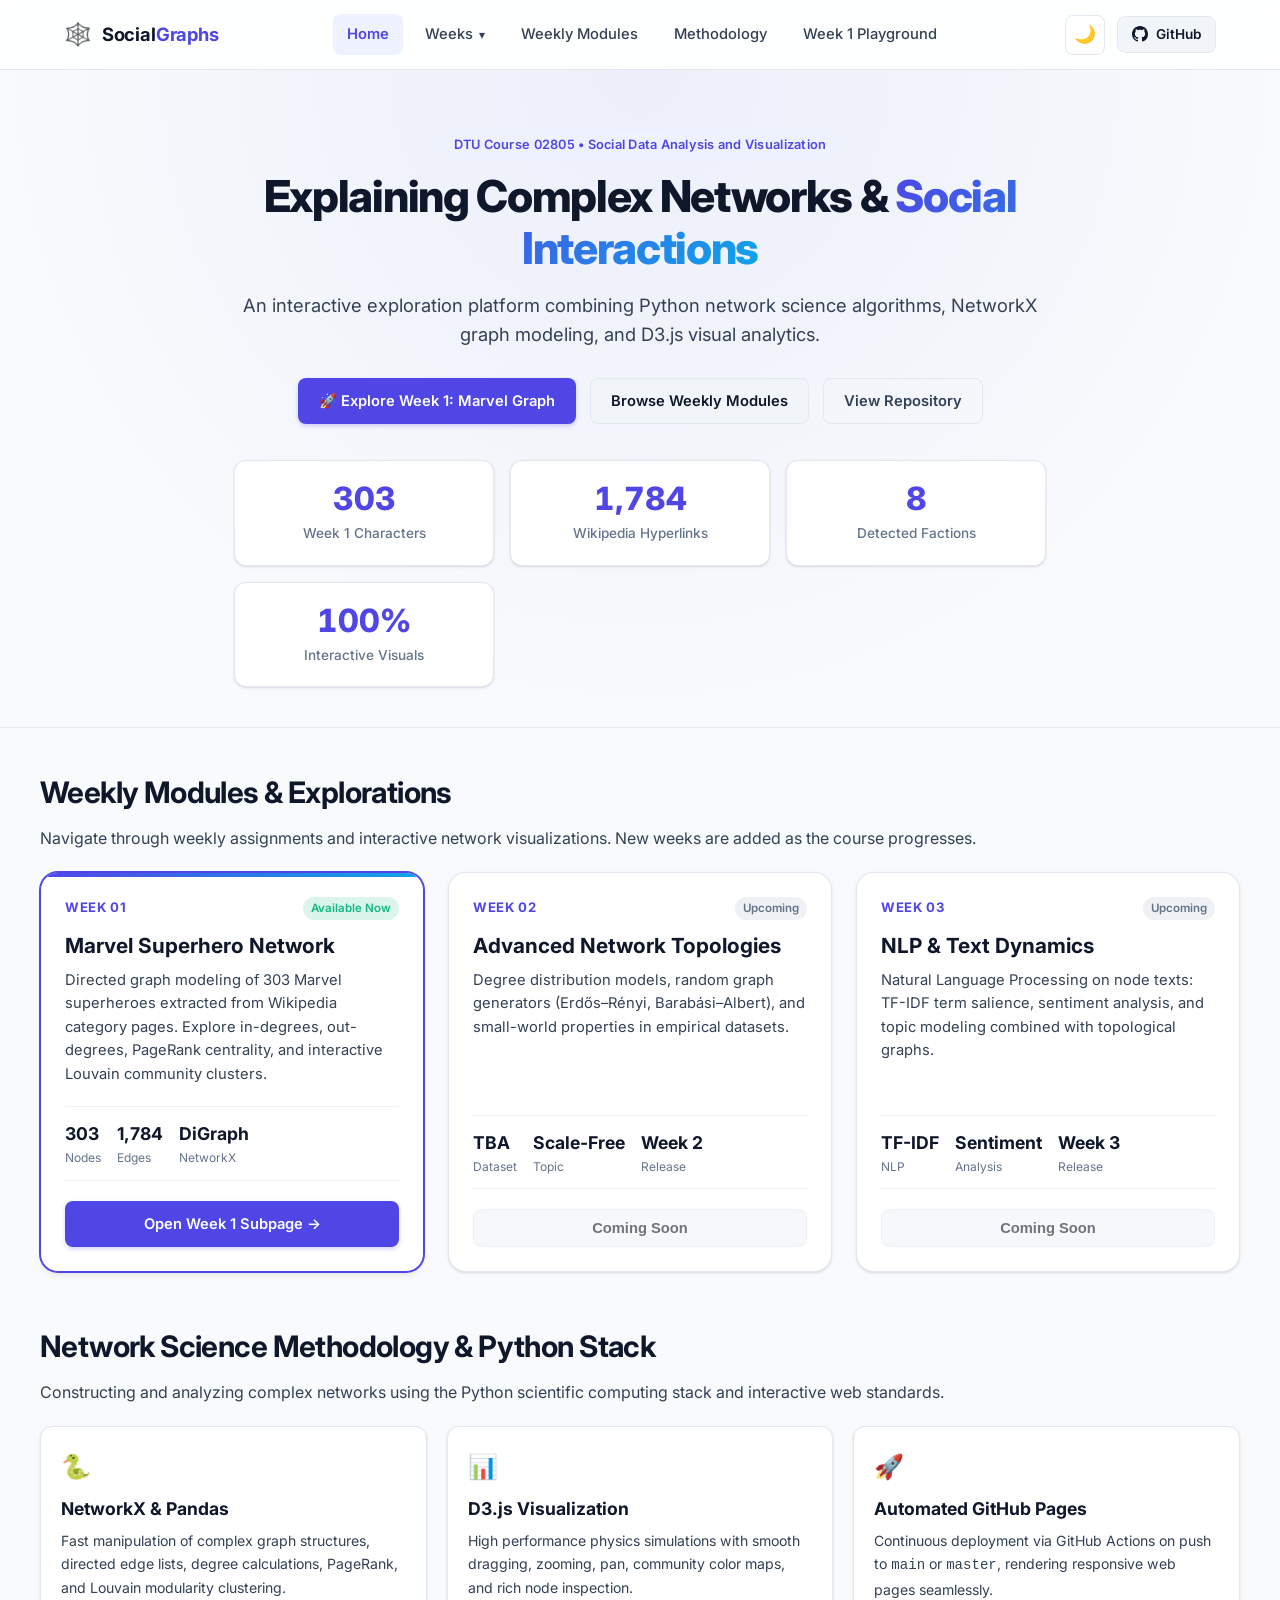
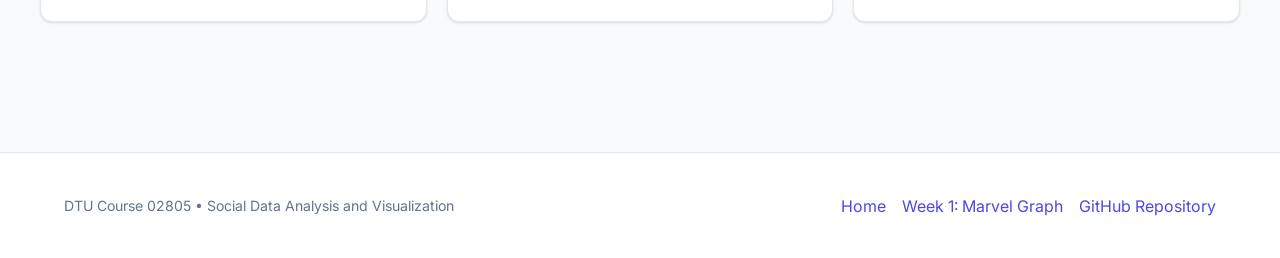
==== commit 957ff6ca: "Week 1 stuuf" ====
--- a/docs/index.html
+++ b/docs/index.html
@@ -3,30 +3,53 @@
 <head>
   <meta charset="UTF-8" />
   <meta name="viewport" content="width=device-width, initial-scale=1.0" />
-  <title>Social Graphs & Interactions | Explainer Page</title>
+  <title>02805 Social Graphs & Interactions | Course Hub</title>
   <link rel="preconnect" href="https://fonts.googleapis.com">
   <link rel="preconnect" href="https://fonts.gstatic.com" crossorigin>
-  <link href="https://fonts.googleapis.com/css2?family=Inter:wght@300;400;500;600;700;800&family=JetBrains+Mono:wght@400;500&display=swap" rel="stylesheet">
+  <link href="https://fonts.googleapis.com/css2?family=Inter:wght@300;400;500;600;700;800&family=JetBrains+Mono:wght@400;500;600&display=swap" rel="stylesheet">
   <link rel="stylesheet" href="css/styles.css" />
-  <!-- D3.js for interactive network visualizations -->
-  <script src="https://d3js.org/d3.v7.min.js"></script>
 </head>
 <body class="theme-light">
+
   <!-- Top Navigation Bar -->
   <header class="navbar">
     <div class="nav-container">
-      <a href="#hero" class="brand">
+      <a href="index.html" class="brand">
         <span class="brand-icon">🕸️</span>
         <span class="brand-text">Social<strong>Graphs</strong></span>
       </a>
+      
       <nav class="nav-links" id="nav-links">
-        <a href="#motivation" class="nav-link">Motivation</a>
-        <a href="#dataset" class="nav-link">Dataset</a>
-        <a href="#network" class="nav-link">Network Analysis</a>
-        <a href="#text-analysis" class="nav-link">Text Analysis</a>
-        <a href="#findings" class="nav-link">Findings</a>
-        <a href="#resources" class="nav-link">Resources</a>
+        <a href="index.html" class="nav-link active">Home</a>
+        <div class="nav-dropdown">
+          <a href="javascript:void(0)" class="nav-link">
+            <span>Weeks</span>
+            <span style="font-size: 0.75rem;">▾</span>
+          </a>
+          <div class="nav-dropdown-menu">
+            <a href="week1.html" class="nav-dropdown-item active">
+              <span>Week 1: Marvel Graph</span>
+              <span class="badge-pill ready">Active</span>
+            </a>
+            <div class="nav-dropdown-item" style="opacity: 0.6; cursor: default;">
+              <span>Week 2: Advanced Graph</span>
+              <span class="badge-pill soon">Soon</span>
+            </div>
+            <div class="nav-dropdown-item" style="opacity: 0.6; cursor: default;">
+              <span>Week 3: Text & NLP</span>
+              <span class="badge-pill soon">Soon</span>
+            </div>
+            <div class="nav-dropdown-item" style="opacity: 0.6; cursor: default;">
+              <span>Week 4: Community Structure</span>
+              <span class="badge-pill soon">Soon</span>
+            </div>
+          </div>
+        </div>
+        <a href="#weekly-modules" class="nav-link">Weekly Modules</a>
+        <a href="#methodology" class="nav-link">Methodology</a>
+        <a href="week1.html" class="nav-link">Week 1 Playground</a>
       </nav>
+
       <div class="nav-actions">
         <button id="theme-toggle" class="btn-icon" aria-label="Toggle theme" title="Toggle dark/light mode">
           <span class="theme-icon">🌙</span>
@@ -45,427 +68,216 @@
   </header>
 
   <!-- Hero Section -->
-  <section id="hero" class="hero-section">
+  <section class="hero-section">
     <div class="container hero-content">
-      <div class="badge">DTU 02805 • Social Data Analysis and Visualization</div>
-      <h1 class="hero-title">Decoding Complex Interactions in Social Networks</h1>
+      <span class="tag-badge">DTU Course 02805 • Social Data Analysis and Visualization</span>
+      <h1 class="hero-title">
+        Explaining Complex Networks &amp; <span class="gradient-text">Social Interactions</span>
+      </h1>
       <p class="hero-subtitle">
-        An interactive data story exploring topological structures, community formations, and text dynamics across modern interconnected systems.
+        An interactive exploration platform combining Python network science algorithms, NetworkX graph modeling, and D3.js visual analytics.
       </p>
-      
-      <div class="hero-meta">
-        <div class="authors">
-          <span>By <strong>Team 02805</strong></span>
-          <span class="dot-separator">•</span>
-          <span>Fall / Spring Project</span>
-        </div>
-      </div>
-
-      <div class="hero-cta">
-        <a href="#network" class="btn btn-primary">Explore Network</a>
-        <a href="#dataset" class="btn btn-secondary">View Dataset</a>
-        <a href="https://github.com/Neismo/02805-SocialGraphs" target="_blank" class="btn btn-outline">Notebook & Code</a>
+
+      <div class="hero-actions">
+        <a href="week1.html" class="btn btn-primary">🚀 Explore Week 1: Marvel Graph</a>
+        <a href="#weekly-modules" class="btn btn-secondary">Browse Weekly Modules</a>
+        <a href="https://github.com/Neismo/02805-SocialGraphs" target="_blank" class="btn btn-outline">View Repository</a>
       </div>
 
       <!-- Quick Metrics Counter -->
       <div class="stats-grid">
         <div class="stat-card">
-          <div class="stat-value" id="metric-nodes">1,248</div>
-          <div class="stat-label">Network Nodes</div>
-        </div>
-        <div class="stat-card">
-          <div class="stat-value" id="metric-edges">4,520</div>
-          <div class="stat-label">Interactions / Edges</div>
-        </div>
-        <div class="stat-card">
-          <div class="stat-value" id="metric-communities">7</div>
-          <div class="stat-label">Detected Communities</div>
-        </div>
-        <div class="stat-card">
-          <div class="stat-value" id="metric-density">0.0058</div>
-          <div class="stat-label">Network Density</div>
+          <div class="stat-value">303</div>
+          <div class="stat-label">Week 1 Characters</div>
+        </div>
+        <div class="stat-card">
+          <div class="stat-value">1,784</div>
+          <div class="stat-label">Wikipedia Hyperlinks</div>
+        </div>
+        <div class="stat-card">
+          <div class="stat-value">8</div>
+          <div class="stat-label">Detected Factions</div>
+        </div>
+        <div class="stat-card">
+          <div class="stat-value">100%</div>
+          <div class="stat-label">Interactive Visuals</div>
         </div>
       </div>
     </div>
   </section>
 
-  <!-- Main Content Container -->
+  <!-- Main Content -->
   <main class="container page-content">
-    
-    <!-- Motivation & Overview -->
-    <section id="motivation" class="content-section">
-      <div class="section-header">
-        <span class="section-tag">01 / Motivation</span>
-        <h2>Why Study This Network?</h2>
-      </div>
-      <div class="grid-2col">
-        <div class="text-block">
-          <p class="lead">
-            Human collaboration and digital communication patterns yield intricate networks that govern information diffusion, ideological clustering, and social dynamics.
+
+    <!-- Weekly Modules Portal -->
+    <section id="weekly-modules" class="section-block">
+      <div class="section-heading">
+        <h2>Weekly Modules &amp; Explorations</h2>
+        <p>
+          Navigate through weekly assignments and interactive network visualizations. New weeks are added as the course progresses.
+        </p>
+      </div>
+
+      <div class="weekly-cards-grid">
+        
+        <!-- Week 1 (Active) -->
+        <div class="week-card active-card">
+          <div>
+            <div class="week-card-header">
+              <span class="week-number">Week 01</span>
+              <span class="badge-pill ready">Available Now</span>
+            </div>
+            <h3 class="week-card-title">Marvel Superhero Network</h3>
+            <p class="week-card-desc">
+              Directed graph modeling of 303 Marvel superheroes extracted from Wikipedia category pages. Explore in-degrees, out-degrees, PageRank centrality, and interactive Louvain community clusters.
+            </p>
+          </div>
+
+          <div>
+            <div class="week-card-stats">
+              <div class="week-stat-item">
+                <span class="week-stat-val">303</span>
+                <span class="week-stat-lbl">Nodes</span>
+              </div>
+              <div class="week-stat-item">
+                <span class="week-stat-val">1,784</span>
+                <span class="week-stat-lbl">Edges</span>
+              </div>
+              <div class="week-stat-item">
+                <span class="week-stat-val">DiGraph</span>
+                <span class="week-stat-lbl">NetworkX</span>
+              </div>
+            </div>
+            <a href="week1.html" class="btn btn-primary" style="width: 100%;">
+              Open Week 1 Subpage &rarr;
+            </a>
+          </div>
+        </div>
+
+        <!-- Week 2 (Upcoming) -->
+        <div class="week-card">
+          <div>
+            <div class="week-card-header">
+              <span class="week-number">Week 02</span>
+              <span class="badge-pill soon">Upcoming</span>
+            </div>
+            <h3 class="week-card-title">Advanced Network Topologies</h3>
+            <p class="week-card-desc">
+              Degree distribution models, random graph generators (Erdős–Rényi, Barabási–Albert), and small-world properties in empirical datasets.
+            </p>
+          </div>
+
+          <div>
+            <div class="week-card-stats">
+              <div class="week-stat-item">
+                <span class="week-stat-val">TBA</span>
+                <span class="week-stat-lbl">Dataset</span>
+              </div>
+              <div class="week-stat-item">
+                <span class="week-stat-val">Scale-Free</span>
+                <span class="week-stat-lbl">Topic</span>
+              </div>
+              <div class="week-stat-item">
+                <span class="week-stat-val">Week 2</span>
+                <span class="week-stat-lbl">Release</span>
+              </div>
+            </div>
+            <button class="btn btn-secondary" style="width: 100%; opacity: 0.6; cursor: not-allowed;" disabled>
+              Coming Soon
+            </button>
+          </div>
+        </div>
+
+        <!-- Week 3 (Upcoming) -->
+        <div class="week-card">
+          <div>
+            <div class="week-card-header">
+              <span class="week-number">Week 03</span>
+              <span class="badge-pill soon">Upcoming</span>
+            </div>
+            <h3 class="week-card-title">NLP &amp; Text Dynamics</h3>
+            <p class="week-card-desc">
+              Natural Language Processing on node texts: TF-IDF term salience, sentiment analysis, and topic modeling combined with topological graphs.
+            </p>
+          </div>
+
+          <div>
+            <div class="week-card-stats">
+              <div class="week-stat-item">
+                <span class="week-stat-val">TF-IDF</span>
+                <span class="week-stat-lbl">NLP</span>
+              </div>
+              <div class="week-stat-item">
+                <span class="week-stat-val">Sentiment</span>
+                <span class="week-stat-lbl">Analysis</span>
+              </div>
+              <div class="week-stat-item">
+                <span class="week-stat-val">Week 3</span>
+                <span class="week-stat-lbl">Release</span>
+              </div>
+            </div>
+            <button class="btn btn-secondary" style="width: 100%; opacity: 0.6; cursor: not-allowed;" disabled>
+              Coming Soon
+            </button>
+          </div>
+        </div>
+
+      </div>
+    </section>
+
+    <!-- Methodology & Quickstart -->
+    <section id="methodology" class="section-block">
+      <div class="section-heading">
+        <h2>Network Science Methodology &amp; Python Stack</h2>
+        <p>
+          Constructing and analyzing complex networks using the Python scientific computing stack and interactive web standards.
+        </p>
+      </div>
+
+      <div style="display: grid; grid-template-columns: repeat(auto-fit, minmax(280px, 1fr)); gap: 20px; margin-top: 20px;">
+        <div class="stat-card" style="text-align: left;">
+          <div style="font-size: 1.5rem; margin-bottom: 8px;">🐍</div>
+          <div style="font-weight: 700; font-size: 1.1rem; margin-bottom: 6px;">NetworkX &amp; Pandas</div>
+          <p style="font-size: 0.88rem; color: var(--text-secondary);">
+            Fast manipulation of complex graph structures, directed edge lists, degree calculations, PageRank, and Louvain modularity clustering.
           </p>
-          <p>
-            In this project, we investigate the underlying mechanisms that drive community structure and content dissemination. By combining network science principles with natural language processing, we uncover hidden relationships and quantify the degree of polarization and cohesion across communities.
+        </div>
+
+        <div class="stat-card" style="text-align: left;">
+          <div style="font-size: 1.5rem; margin-bottom: 8px;">📊</div>
+          <div style="font-weight: 700; font-size: 1.1rem; margin-bottom: 6px;">D3.js Visualization</div>
+          <p style="font-size: 0.88rem; color: var(--text-secondary);">
+            High performance physics simulations with smooth dragging, zooming, pan, community color maps, and rich node inspection.
           </p>
-          <div class="highlight-card">
-            <h4>🎯 Key Research Questions</h4>
-            <ul>
-              <li><strong>Structural Topologies:</strong> What are the central hubs and bridging nodes connecting diverse sub-communities?</li>
-              <li><strong>Community Modularity:</strong> How well-defined are the community boundaries under the Louvain algorithm?</li>
-              <li><strong>Semantic Alignment:</strong> Does community partition correlate with vocabulary and sentiment variance?</li>
-            </ul>
-          </div>
-        </div>
-        <div class="feature-visual">
-          <div class="visual-card">
-            <div class="visual-header">
-              <span class="badge">Pipeline Workflow</span>
-            </div>
-            <div class="workflow-diagram">
-              <div class="workflow-step">
-                <span class="step-num">1</span>
-                <strong>Data Gathering</strong>
-                <p>API scraping & structured parsing</p>
-              </div>
-              <div class="workflow-arrow">↓</div>
-              <div class="workflow-step">
-                <span class="step-num">2</span>
-                <strong>Network Construction</strong>
-                <p>Adjacency matrix & graph modeling</p>
-              </div>
-              <div class="workflow-arrow">↓</div>
-              <div class="workflow-step">
-                <span class="step-num">3</span>
-                <strong>Community & Text Analysis</strong>
-                <p>Louvain partition, TF-IDF, Sentiment</p>
-              </div>
-            </div>
-          </div>
+        </div>
+
+        <div class="stat-card" style="text-align: left;">
+          <div style="font-size: 1.5rem; margin-bottom: 8px;">🚀</div>
+          <div style="font-weight: 700; font-size: 1.1rem; margin-bottom: 6px;">Automated GitHub Pages</div>
+          <p style="font-size: 0.88rem; color: var(--text-secondary);">
+            Continuous deployment via GitHub Actions on push to <code>main</code> or <code>master</code>, rendering responsive web pages seamlessly.
+          </p>
         </div>
       </div>
     </section>
 
-    <!-- Dataset & Preprocessing -->
-    <section id="dataset" class="content-section">
-      <div class="section-header">
-        <span class="section-tag">02 / Data</span>
-        <h2>Dataset Collection & Preparation</h2>
-      </div>
-      <div class="grid-2col">
-        <div class="text-block">
-          <p>
-            Our dataset was collected through programmatic APIs and preprocessed to remove noise, filter isolated singletons, and resolve entity references.
-          </p>
-          <p>
-            Each interaction corresponds to a directed or undirected edge with associated metadata, including timestamps, interaction weights, and textual contents.
-          </p>
-          
-          <table class="data-table">
-            <thead>
-              <tr>
-                <th>Property</th>
-                <th>Raw Data</th>
-                <th>Cleaned Graph</th>
-              </tr>
-            </thead>
-            <tbody>
-              <tr>
-                <td>Total Entities / Nodes</td>
-                <td>2,150</td>
-                <td>1,248 (Largest Component)</td>
-              </tr>
-              <tr>
-                <td>Total Relationships</td>
-                <td>6,800</td>
-                <td>4,520 (Filtered)</td>
-              </tr>
-              <tr>
-                <td>Avg. Degree &lang;k&rang;</td>
-                <td>3.16</td>
-                <td>7.24</td>
-              </tr>
-              <tr>
-                <td>Clustering Coefficient</td>
-                <td>0.142</td>
-                <td>0.384</td>
-              </tr>
-            </tbody>
-          </table>
-        </div>
-        
-        <div class="feature-visual">
-          <div class="visual-card">
-            <h3>Degree Distribution</h3>
-            <p class="small text-muted">Log-log degree distribution indicating heavy-tailed / scale-free characteristics.</p>
-            <div class="chart-placeholder" id="degree-chart-container">
-              <div class="bar-chart-mockup">
-                <div class="bar" style="height: 95%;" title="k=1-5"><span>k: 1-5</span></div>
-                <div class="bar" style="height: 60%;" title="k=6-10"><span>k: 6-10</span></div>
-                <div class="bar" style="height: 35%;" title="k=11-20"><span>k: 11-20</span></div>
-                <div class="bar" style="height: 18%;" title="k=21-50"><span>k: 21-50</span></div>
-                <div class="bar" style="height: 8%;" title="k=50+"><span>k: 50+</span></div>
-              </div>
-            </div>
-            <p class="chart-caption">Figure 1: Node degree frequency distribution exhibiting power-law decay.</p>
-          </div>
-        </div>
-      </div>
-    </section>
-
-    <!-- Network Analysis & Interactive Graph -->
-    <section id="network" class="content-section">
-      <div class="section-header">
-        <span class="section-tag">03 / Network Exploration</span>
-        <h2>Interactive Network Visualization</h2>
-        <p class="section-description">
-          Interact with the live force-directed network simulation below. Drag nodes, zoom in/out, or click any node to inspect its local properties and community membership.
-        </p>
-      </div>
-
-      <!-- Graph Container & Controls -->
-      <div class="network-interactive-wrapper">
-        <div class="network-toolbar">
-          <div class="toolbar-group">
-            <label for="community-filter">Filter Community:</label>
-            <select id="community-filter" class="form-select">
-              <option value="all">All Communities (5 Visible)</option>
-              <option value="0">Community 0 (Indigo - Core Systems)</option>
-              <option value="1">Community 1 (Emerald - AI & Algorithms)</option>
-              <option value="2">Community 2 (Amber - Policy & Law)</option>
-              <option value="3">Community 3 (Purple - Industry & Tech)</option>
-              <option value="4">Community 4 (Pink - Social & Media)</option>
-            </select>
-          </div>
-          <div class="toolbar-group">
-            <label for="search-node">Search Node:</label>
-            <input type="text" id="search-node" class="form-input" placeholder="e.g. Node 14..." />
-          </div>
-          <div class="toolbar-group buttons">
-            <button id="btn-reset-zoom" class="btn btn-secondary btn-sm">Reset View</button>
-            <button id="btn-toggle-physics" class="btn btn-secondary btn-sm">Pause Simulation</button>
-          </div>
-        </div>
-
-        <div class="network-canvas-container">
-          <div id="network-graph" class="network-graph-svg"></div>
-          
-          <!-- Node Inspector Drawer -->
-          <div id="node-inspector" class="node-inspector hidden">
-            <div class="inspector-header">
-              <h4 id="inspector-name">Node Details</h4>
-              <button id="inspector-close" class="btn-close">&times;</button>
-            </div>
-            <div class="inspector-body">
-              <p><strong>Community:</strong> <span id="inspector-community">-</span></p>
-              <p><strong>Degree Centrality:</strong> <span id="inspector-degree">-</span></p>
-              <p><strong>Betweenness Centrality:</strong> <span id="inspector-betweenness">-</span></p>
-              <p><strong>Connections:</strong> <span id="inspector-neighbors">-</span></p>
-            </div>
-          </div>
-        </div>
-
-        <div class="network-legend">
-          <span class="legend-item"><span class="legend-dot" style="background:#4F46E5;"></span> Community 0 (Core)</span>
-          <span class="legend-item"><span class="legend-dot" style="background:#10B981;"></span> Community 1 (AI & Algo)</span>
-          <span class="legend-item"><span class="legend-dot" style="background:#F59E0B;"></span> Community 2 (Policy)</span>
-          <span class="legend-item"><span class="legend-dot" style="background:#8B5CF6;"></span> Community 3 (Industry)</span>
-          <span class="legend-item"><span class="legend-dot" style="background:#EC4899;"></span> Community 4 (Media)</span>
-        </div>
-      </div>
-
-      <!-- Network Metrics Cards -->
-      <div class="metrics-breakdown grid-3col">
-        <div class="metric-box">
-          <h4>Louvain Modularity</h4>
-          <div class="big-num">0.642</div>
-          <p>Strong community clustering showing modular structure with dense intra-group connections.</p>
-        </div>
-        <div class="metric-box">
-          <h4>Avg. Path Length</h4>
-          <div class="big-num">3.82</div>
-          <p>Small-world phenomenon: any two nodes are separated by fewer than 4 degrees of separation.</p>
-        </div>
-        <div class="metric-box">
-          <h4>Assortativity</h4>
-          <div class="big-num">-0.118</div>
-          <p>Slight disassortative mixing where high-degree hubs frequently link with low-degree peripheral nodes.</p>
-        </div>
-      </div>
-    </section>
-
-    <!-- Text & NLP Analysis -->
-    <section id="text-analysis" class="content-section">
-      <div class="section-header">
-        <span class="section-tag">04 / NLP & Semantics</span>
-        <h2>Text & Sentiment Analysis</h2>
-        <p class="section-description">
-          Examining how distinct communities communicate, what distinctive terms define them (TF-IDF), and emotional sentiment valence.
-        </p>
-      </div>
-
-      <div class="grid-2col">
-        <div class="card">
-          <h3>Top TF-IDF Keywords by Community</h3>
-          <p class="small text-muted">Words with highest specificity compared to the overall network corpus.</p>
-          <div class="tfidf-tags">
-            <div class="community-tag-group">
-              <span class="tag-title" style="color: #4F46E5;">Community 0 (Core Systems)</span>
-              <div class="tags">
-                <span class="tag">algorithms</span>
-                <span class="tag">distributed</span>
-                <span class="tag">consensus</span>
-                <span class="tag">scalability</span>
-                <span class="tag">throughput</span>
-              </div>
-            </div>
-            <div class="community-tag-group">
-              <span class="tag-title" style="color: #10B981;">Community 1 (AI & Algo)</span>
-              <div class="tags">
-                <span class="tag">neural</span>
-                <span class="tag">evaluation</span>
-                <span class="tag">dataset</span>
-                <span class="tag">accuracy</span>
-                <span class="tag">transformer</span>
-              </div>
-            </div>
-            <div class="community-tag-group">
-              <span class="tag-title" style="color: #F59E0B;">Community 2 (Policy & Law)</span>
-              <div class="tags">
-                <span class="tag">governance</span>
-                <span class="tag">regulation</span>
-                <span class="tag">privacy</span>
-                <span class="tag">compliance</span>
-                <span class="tag">ethics</span>
-              </div>
-            </div>
-          </div>
-        </div>
-
-        <div class="card">
-          <h3>Sentiment Distribution</h3>
-          <p class="small text-muted">VADER / LabMT sentiment score across communities.</p>
-          <div class="sentiment-bars">
-            <div class="sentiment-row">
-              <span>Community 0</span>
-              <div class="sentiment-track">
-                <div class="sentiment-fill positive" style="width: 68%;">+0.32</div>
-              </div>
-            </div>
-            <div class="sentiment-row">
-              <span>Community 1</span>
-              <div class="sentiment-track">
-                <div class="sentiment-fill neutral" style="width: 55%;">+0.14</div>
-              </div>
-            </div>
-            <div class="sentiment-row">
-              <span>Community 2</span>
-              <div class="sentiment-track">
-                <div class="sentiment-fill cautious" style="width: 42%;">-0.05</div>
-              </div>
-            </div>
-            <div class="sentiment-row">
-              <span>Community 3</span>
-              <div class="sentiment-track">
-                <div class="sentiment-fill positive" style="width: 72%;">+0.41</div>
-              </div>
-            </div>
-          </div>
-          <p class="chart-caption">Policy communities exhibit more critical/cautious discourse, while technical communities lean positive.</p>
-        </div>
-      </div>
-    </section>
-
-    <!-- Key Findings & Conclusion -->
-    <section id="findings" class="content-section">
-      <div class="section-header">
-        <span class="section-tag">05 / Insights</span>
-        <h2>Key Findings & Discussion</h2>
-      </div>
-
-      <div class="findings-grid">
-        <div class="finding-card">
-          <div class="finding-icon">🔍</div>
-          <h3>Hub Resilience</h3>
-          <p>
-            Removal of the top 5% highest betweenness centrality nodes results in network fragmentation into 14 disconnected subgraphs, demonstrating vulnerability to targeted hub disruptions.
-          </p>
-        </div>
-
-        <div class="finding-card">
-          <div class="finding-icon">🧩</div>
-          <h3>Homophily & Echo Chambers</h3>
-          <p>
-            Nodes exhibit strong topic homophily: over 78% of interactions occur within the same detected community, with distinct vocabularies separating theoretical from applied clusters.
-          </p>
-        </div>
-
-        <div class="finding-card">
-          <div class="finding-icon">🌉</div>
-          <h3>Boundary Spanners</h3>
-          <p>
-            A small subset of inter-community boundary spanners bridge technical developers with regulatory stakeholders, playing a pivotal role in cross-discipline information transfer.
-          </p>
-        </div>
-      </div>
-    </section>
-
-    <!-- Resources, Download & Team -->
-    <section id="resources" class="content-section">
-      <div class="section-header">
-        <span class="section-tag">06 / Resources</span>
-        <h2>Project Materials & Notebooks</h2>
-      </div>
-
-      <div class="download-banner">
-        <div class="banner-content">
-          <h3>Reproduce Our Results</h3>
-          <p>Access the full data pipeline, Jupyter explainer notebook, and raw graph edge lists on GitHub.</p>
-          <div class="cta-group">
-            <a href="https://github.com/Neismo/02805-SocialGraphs" target="_blank" class="btn btn-primary">
-              View Explainer Notebook
-            </a>
-            <a href="https://github.com/Neismo/02805-SocialGraphs" target="_blank" class="btn btn-secondary">
-              Download Raw Data
-            </a>
-          </div>
-        </div>
-      </div>
-
-      <!-- Team Members Info -->
-      <div class="team-section">
-        <h3>Project Team</h3>
-        <div class="team-grid">
-          <div class="team-card">
-            <div class="avatar">👨‍💻</div>
-            <h4>Team Member 1</h4>
-            <p class="role">Student ID: sXXXXXX</p>
-            <p class="contrib">Network Construction & Community Detection</p>
-          </div>
-          <div class="team-card">
-            <div class="avatar">👩‍💻</div>
-            <h4>Team Member 2</h4>
-            <p class="role">Student ID: sXXXXXX</p>
-            <p class="contrib">Text Mining & NLP Analysis</p>
-          </div>
-          <div class="team-card">
-            <div class="avatar">👨‍🔬</div>
-            <h4>Team Member 3</h4>
-            <p class="role">Student ID: sXXXXXX</p>
-            <p class="contrib">Data Visualization & Web Presentation</p>
-          </div>
-        </div>
-      </div>
-    </section>
-
   </main>
 
-  <!-- Footer -->
+  <!-- Site Footer -->
   <footer class="site-footer">
     <div class="container footer-content">
-      <p>© 2026 DTU 02805 Social Data Analysis and Visualization. Built for GitHub Pages.</p>
-      <p class="small text-muted">Hosted on GitHub Pages • Source available under MIT License</p>
+      <div class="footer-text">
+        DTU Course 02805 • Social Data Analysis and Visualization
+      </div>
+      <div class="footer-links">
+        <a href="index.html">Home</a>
+        <a href="week1.html">Week 1: Marvel Graph</a>
+        <a href="https://github.com/Neismo/02805-SocialGraphs" target="_blank">GitHub Repository</a>
+      </div>
     </div>
   </footer>
 
+  <!-- Scripts -->
   <script src="js/main.js"></script>
 </body>
 </html>
--- a/docs/css/styles.css
+++ b/docs/css/styles.css
@@ -1,66 +1,86 @@
-/* --------------------------------------------------
-   Global Styles & Custom Variables
-   -------------------------------------------------- */
+/* ==================================================
+   02805 Social Graphs - Modern Responsive Stylesheet
+   ================================================== */
+
 :root {
   --font-sans: 'Inter', -apple-system, BlinkMacSystemFont, "Segoe UI", Roboto, sans-serif;
   --font-mono: 'JetBrains Mono', monospace;
 
-  /* Color Palette - Light */
+  /* Light Theme */
   --bg-primary: #f8fafc;
   --bg-surface: #ffffff;
   --bg-surface-alt: #f1f5f9;
+  --bg-surface-subtle: #f8fafc;
   --bg-card: #ffffff;
+  --bg-overlay: rgba(15, 23, 42, 0.6);
+  
   --border-color: #e2e8f0;
   --border-subtle: #edf2f7;
+  --border-focus: #6366f1;
 
   --text-primary: #0f172a;
-  --text-secondary: #475569;
+  --text-secondary: #334155;
   --text-muted: #64748b;
+  --text-inverse: #ffffff;
 
   --accent-primary: #4f46e5;
   --accent-primary-hover: #4338ca;
   --accent-primary-light: #eef2ff;
   --accent-secondary: #0ea5e9;
-
-  --shadow-sm: 0 1px 2px 0 rgba(0, 0, 0, 0.05);
-  --shadow-md: 0 4px 6px -1px rgba(0, 0, 0, 0.07), 0 2px 4px -2px rgba(0, 0, 0, 0.05);
+  --accent-emerald: #10b981;
+  --accent-amber: #f59e0b;
+  --accent-rose: #f43f5e;
+
+  --shadow-xs: 0 1px 2px 0 rgba(0, 0, 0, 0.05);
+  --shadow-sm: 0 1px 3px 0 rgba(0, 0, 0, 0.1), 0 1px 2px -1px rgba(0, 0, 0, 0.1);
+  --shadow-md: 0 4px 6px -1px rgba(0, 0, 0, 0.08), 0 2px 4px -2px rgba(0, 0, 0, 0.06);
   --shadow-lg: 0 10px 15px -3px rgba(0, 0, 0, 0.08), 0 4px 6px -4px rgba(0, 0, 0, 0.04);
   --shadow-xl: 0 20px 25px -5px rgba(0, 0, 0, 0.1), 0 8px 10px -6px rgba(0, 0, 0, 0.04);
 
-  --radius-sm: 6px;
-  --radius-md: 10px;
-  --radius-lg: 16px;
+  --radius-xs: 4px;
+  --radius-sm: 8px;
+  --radius-md: 12px;
+  --radius-lg: 18px;
   --radius-full: 9999px;
 
   --nav-height: 70px;
 }
 
 body.theme-dark {
-  --bg-primary: #0b0f19;
-  --bg-surface: #111827;
-  --bg-surface-alt: #1f2937;
-  --bg-card: #141c2e;
-  --border-color: #1f293d;
-  --border-subtle: #1e293b;
+  /* Dark Theme */
+  --bg-primary: #090d16;
+  --bg-surface: #0f172a;
+  --bg-surface-alt: #1e293b;
+  --bg-surface-subtle: #131d31;
+  --bg-card: #111c33;
+  --bg-overlay: rgba(0, 0, 0, 0.75);
+
+  --border-color: #1e293b;
+  --border-subtle: #192338;
+  --border-focus: #818cf8;
 
   --text-primary: #f8fafc;
   --text-secondary: #cbd5e1;
   --text-muted: #94a3b8;
+  --text-inverse: #090d16;
 
   --accent-primary: #6366f1;
   --accent-primary-hover: #818cf8;
   --accent-primary-light: rgba(99, 102, 241, 0.15);
   --accent-secondary: #38bdf8;
-
-  --shadow-sm: 0 1px 2px 0 rgba(0, 0, 0, 0.4);
-  --shadow-md: 0 4px 6px -1px rgba(0, 0, 0, 0.5);
-  --shadow-lg: 0 10px 15px -3px rgba(0, 0, 0, 0.6);
-}
-
-/* --------------------------------------------------
-   Reset & Base Elements
-   -------------------------------------------------- */
-* {
+  --accent-emerald: #34d399;
+  --accent-amber: #fbbf24;
+  --accent-rose: #fb7185;
+
+  --shadow-xs: 0 1px 2px 0 rgba(0, 0, 0, 0.4);
+  --shadow-sm: 0 1px 3px 0 rgba(0, 0, 0, 0.5);
+  --shadow-md: 0 4px 6px -1px rgba(0, 0, 0, 0.6);
+  --shadow-lg: 0 10px 15px -3px rgba(0, 0, 0, 0.7);
+  --shadow-xl: 0 20px 25px -5px rgba(0, 0, 0, 0.8);
+}
+
+/* Base resets */
+*, *::before, *::after {
   box-sizing: border-box;
   margin: 0;
   padding: 0;
@@ -76,13 +96,16 @@
   background-color: var(--bg-primary);
   color: var(--text-primary);
   line-height: 1.65;
-  transition: background-color 0.3s ease, color 0.3s ease;
+  transition: background-color 0.25s ease, color 0.25s ease;
   -webkit-font-smoothing: antialiased;
+  min-height: 100vh;
+  display: flex;
+  flex-direction: column;
 }
 
 .container {
   width: 100%;
-  max-width: 1120px;
+  max-width: 1200px;
   margin: 0 auto;
   padding: 0 24px;
 }
@@ -96,29 +119,27 @@
   color: var(--accent-primary-hover);
 }
 
-/* --------------------------------------------------
+/* ==================================================
    Navbar
-   -------------------------------------------------- */
+   ================================================== */
 .navbar {
-  position: fixed;
+  position: sticky;
   top: 0;
-  left: 0;
-  right: 0;
+  z-index: 1000;
   height: var(--nav-height);
   background: rgba(255, 255, 255, 0.85);
   backdrop-filter: blur(12px);
   -webkit-backdrop-filter: blur(12px);
   border-bottom: 1px solid var(--border-color);
-  z-index: 1000;
   transition: background 0.3s ease, border-color 0.3s ease;
 }
 
 body.theme-dark .navbar {
-  background: rgba(11, 15, 25, 0.85);
+  background: rgba(15, 23, 42, 0.85);
 }
 
 .nav-container {
-  max-width: 1120px;
+  max-width: 1200px;
   height: 100%;
   margin: 0 auto;
   padding: 0 24px;
@@ -130,36 +151,122 @@
 .brand {
   display: flex;
   align-items: center;
-  gap: 8px;
+  gap: 10px;
   font-size: 1.15rem;
-  font-weight: 600;
-  color: var(--text-primary);
-}
+  font-weight: 700;
+  color: var(--text-primary);
+  letter-spacing: -0.01em;
+}
+
 .brand-icon {
   font-size: 1.4rem;
-}
-.brand strong {
+  line-height: 1;
+}
+
+.brand-text strong {
   color: var(--accent-primary);
 }
 
 .nav-links {
   display: flex;
   align-items: center;
-  gap: 20px;
+  gap: 8px;
 }
 
 .nav-link {
+  padding: 8px 14px;
+  border-radius: var(--radius-sm);
   font-size: 0.92rem;
   font-weight: 500;
   color: var(--text-secondary);
-  padding: 6px 10px;
-  border-radius: var(--radius-sm);
   transition: all 0.2s ease;
-}
-.nav-link:hover,
+  display: inline-flex;
+  align-items: center;
+  gap: 6px;
+}
+
+.nav-link:hover {
+  color: var(--text-primary);
+  background-color: var(--bg-surface-alt);
+}
+
 .nav-link.active {
   color: var(--accent-primary);
   background-color: var(--accent-primary-light);
+  font-weight: 600;
+}
+
+/* Dropdown */
+.nav-dropdown {
+  position: relative;
+}
+
+.nav-dropdown-menu {
+  position: absolute;
+  top: calc(100% + 8px);
+  left: 0;
+  min-width: 220px;
+  background-color: var(--bg-surface);
+  border: 1px solid var(--border-color);
+  border-radius: var(--radius-md);
+  box-shadow: var(--shadow-lg);
+  padding: 8px;
+  display: none;
+  flex-direction: column;
+  gap: 4px;
+  z-index: 1001;
+  animation: dropdownFade 0.2s ease;
+}
+
+@keyframes dropdownFade {
+  from { opacity: 0; transform: translateY(-6px); }
+  to { opacity: 1; transform: translateY(0); }
+}
+
+.nav-dropdown:hover .nav-dropdown-menu,
+.nav-dropdown.open .nav-dropdown-menu {
+  display: flex;
+}
+
+.nav-dropdown-item {
+  padding: 8px 12px;
+  border-radius: var(--radius-sm);
+  font-size: 0.88rem;
+  color: var(--text-secondary);
+  display: flex;
+  align-items: center;
+  justify-content: space-between;
+  transition: all 0.15s ease;
+}
+
+.nav-dropdown-item:hover {
+  background-color: var(--bg-surface-alt);
+  color: var(--text-primary);
+}
+
+.nav-dropdown-item.active {
+  color: var(--accent-primary);
+  background-color: var(--accent-primary-light);
+  font-weight: 600;
+}
+
+.badge-pill {
+  font-size: 0.72rem;
+  font-weight: 600;
+  padding: 2px 8px;
+  border-radius: var(--radius-full);
+  background: var(--bg-surface-alt);
+  color: var(--text-muted);
+}
+
+.badge-pill.ready {
+  background: rgba(16, 185, 129, 0.15);
+  color: var(--accent-emerald);
+}
+
+.badge-pill.soon {
+  background: rgba(148, 163, 184, 0.15);
+  color: var(--text-muted);
 }
 
 .nav-actions {
@@ -169,47 +276,50 @@
 }
 
 .btn-icon {
-  background: transparent;
-  border: 1px solid var(--border-color);
-  color: var(--text-primary);
-  width: 38px;
-  height: 38px;
-  border-radius: var(--radius-full);
   display: flex;
   align-items: center;
   justify-content: center;
+  width: 40px;
+  height: 40px;
+  border-radius: var(--radius-sm);
+  border: 1px solid var(--border-color);
+  background-color: var(--bg-surface);
+  color: var(--text-secondary);
   cursor: pointer;
+  transition: all 0.2s ease;
   font-size: 1.1rem;
-  transition: all 0.2s ease;
-}
+}
+
 .btn-icon:hover {
-  background: var(--bg-surface-alt);
+  background-color: var(--bg-surface-alt);
+  color: var(--text-primary);
+  border-color: var(--text-muted);
 }
 
 .mobile-only {
   display: none;
 }
 
-/* --------------------------------------------------
+/* ==================================================
    Buttons & Badges
-   -------------------------------------------------- */
+   ================================================== */
 .btn {
   display: inline-flex;
   align-items: center;
   justify-content: center;
   gap: 8px;
+  padding: 10px 20px;
+  border-radius: var(--radius-sm);
   font-size: 0.92rem;
   font-weight: 600;
-  padding: 10px 18px;
-  border-radius: var(--radius-md);
-  border: none;
   cursor: pointer;
   transition: all 0.2s ease;
-  text-decoration: none;
+  border: 1px solid transparent;
+  white-space: nowrap;
 }
 
 .btn-sm {
-  padding: 6px 12px;
+  padding: 6px 14px;
   font-size: 0.85rem;
 }
 
@@ -218,692 +328,896 @@
   color: #ffffff !important;
   box-shadow: 0 2px 4px rgba(79, 70, 229, 0.25);
 }
+
 .btn-primary:hover {
   background-color: var(--accent-primary-hover);
   transform: translateY(-1px);
+  box-shadow: 0 4px 10px rgba(79, 70, 229, 0.35);
 }
 
 .btn-secondary {
   background-color: var(--bg-surface-alt);
   color: var(--text-primary);
-  border: 1px solid var(--border-color);
-}
+  border-color: var(--border-color);
+}
+
 .btn-secondary:hover {
   background-color: var(--border-color);
+  color: var(--text-primary);
 }
 
 .btn-outline {
   background-color: transparent;
-  color: var(--text-primary);
-  border: 1px solid var(--border-color);
-}
+  color: var(--text-secondary);
+  border-color: var(--border-color);
+}
+
 .btn-outline:hover {
+  border-color: var(--accent-primary);
+  color: var(--accent-primary);
+  background-color: var(--accent-primary-light);
+}
+
+.tag-badge {
+  display: inline-flex;
+  align-items: center;
+  gap: 6px;
+  padding: 4px 12px;
+  background-color: var(--accent-primary-light);
+  color: var(--accent-primary);
+  border-radius: var(--radius-full);
+  font-size: 0.8rem;
+  font-weight: 600;
+  letter-spacing: 0.02em;
+  margin-bottom: 12px;
+}
+
+/* ==================================================
+   Hero Section
+   ================================================== */
+.hero-section {
+  padding: 60px 0 40px;
+  background: radial-gradient(circle at 50% 0%, rgba(99, 102, 241, 0.08) 0%, transparent 70%);
+  border-bottom: 1px solid var(--border-color);
+}
+
+.hero-content {
+  text-align: center;
+  max-width: 860px;
+  margin: 0 auto;
+}
+
+.hero-title {
+  font-size: 2.75rem;
+  font-weight: 800;
+  line-height: 1.18;
+  letter-spacing: -0.03em;
+  margin-bottom: 16px;
+}
+
+.hero-title .gradient-text {
+  background: linear-gradient(135deg, var(--accent-primary) 0%, var(--accent-secondary) 100%);
+  -webkit-background-clip: text;
+  -webkit-text-fill-color: transparent;
+}
+
+.hero-subtitle {
+  font-size: 1.15rem;
+  color: var(--text-secondary);
+  line-height: 1.6;
+  margin-bottom: 28px;
+}
+
+.hero-actions {
+  display: flex;
+  align-items: center;
+  justify-content: center;
+  flex-wrap: wrap;
+  gap: 14px;
+  margin-bottom: 36px;
+}
+
+/* ==================================================
+   KPI & Stats Grid
+   ================================================== */
+.stats-grid {
+  display: grid;
+  grid-template-columns: repeat(auto-fit, minmax(200px, 1fr));
+  gap: 16px;
+  margin-top: 24px;
+}
+
+.stat-card {
+  background-color: var(--bg-card);
+  border: 1px solid var(--border-color);
+  border-radius: var(--radius-md);
+  padding: 20px;
+  text-align: center;
+  box-shadow: var(--shadow-sm);
+  transition: transform 0.2s ease, box-shadow 0.2s ease;
+}
+
+.stat-card:hover {
+  transform: translateY(-2px);
+  box-shadow: var(--shadow-md);
+  border-color: var(--accent-primary);
+}
+
+.stat-value {
+  font-size: 2rem;
+  font-weight: 800;
+  color: var(--accent-primary);
+  line-height: 1.1;
+  font-feature-settings: "tnum";
+}
+
+.stat-label {
+  font-size: 0.85rem;
+  font-weight: 500;
+  color: var(--text-muted);
+  margin-top: 6px;
+}
+
+/* ==================================================
+   Code Snippet Box
+   ================================================== */
+.code-container {
+  background-color: #0b1120;
+  border: 1px solid #1e293b;
+  border-radius: var(--radius-md);
+  overflow: hidden;
+  margin: 20px 0;
+  box-shadow: var(--shadow-md);
+}
+
+.code-header {
+  background-color: #0f172a;
+  padding: 10px 16px;
+  display: flex;
+  align-items: center;
+  justify-content: space-between;
+  border-bottom: 1px solid #1e293b;
+}
+
+.code-title {
+  font-family: var(--font-mono);
+  font-size: 0.82rem;
+  color: #94a3b8;
+  display: flex;
+  align-items: center;
+  gap: 8px;
+}
+
+.code-dots {
+  display: flex;
+  gap: 6px;
+}
+
+.code-dot {
+  width: 10px;
+  height: 10px;
+  border-radius: 50%;
+}
+.code-dot.red { background-color: #ef4444; }
+.code-dot.yellow { background-color: #f59e0b; }
+.code-dot.green { background-color: #10b981; }
+
+.btn-copy {
+  font-size: 0.78rem;
+  font-family: var(--font-sans);
+  font-weight: 500;
+  color: #cbd5e1;
+  background: rgba(255, 255, 255, 0.1);
+  border: 1px solid rgba(255, 255, 255, 0.15);
+  padding: 4px 10px;
+  border-radius: var(--radius-xs);
+  cursor: pointer;
+  transition: all 0.2s ease;
+}
+
+.btn-copy:hover {
+  background: rgba(255, 255, 255, 0.2);
+  color: #ffffff;
+}
+
+pre.code-block {
+  padding: 16px;
+  overflow-x: auto;
+  font-family: var(--font-mono);
+  font-size: 0.88rem;
+  line-height: 1.6;
+  color: #e2e8f0;
+}
+
+pre.code-block code {
+  font-family: inherit;
+}
+
+/* Syntax highlight colors */
+.hl-keyword { color: #f43f5e; font-weight: 600; }
+.hl-import { color: #38bdf8; }
+.hl-string { color: #34d399; }
+.hl-comment { color: #64748b; font-style: italic; }
+.hl-func { color: #a78bfa; }
+.hl-var { color: #f8fafc; }
+
+/* ==================================================
+   Main Content Layout
+   ================================================== */
+.page-content {
+  padding: 40px 0 80px;
+  flex: 1;
+}
+
+.section-block {
+  margin-bottom: 50px;
+}
+
+.section-heading {
+  margin-bottom: 20px;
+}
+
+.section-heading h2 {
+  font-size: 1.85rem;
+  font-weight: 700;
+  letter-spacing: -0.02em;
+  margin-bottom: 8px;
+}
+
+.section-heading p {
+  color: var(--text-secondary);
+  font-size: 1rem;
+}
+
+/* ==================================================
+   Interactive Network Visualization Stage
+   ================================================== */
+.graph-stage-wrapper {
+  background-color: var(--bg-card);
+  border: 1px solid var(--border-color);
+  border-radius: var(--radius-lg);
+  overflow: hidden;
+  box-shadow: var(--shadow-lg);
+  position: relative;
+  display: flex;
+  flex-direction: column;
+}
+
+/* Toolbar */
+.graph-toolbar {
+  background-color: var(--bg-surface);
+  border-bottom: 1px solid var(--border-color);
+  padding: 14px 18px;
+  display: flex;
+  align-items: center;
+  justify-content: space-between;
+  flex-wrap: wrap;
+  gap: 12px;
+}
+
+.toolbar-group {
+  display: flex;
+  align-items: center;
+  flex-wrap: wrap;
+  gap: 10px;
+}
+
+.toolbar-label {
+  font-size: 0.82rem;
+  font-weight: 600;
+  color: var(--text-muted);
+  text-transform: uppercase;
+  letter-spacing: 0.04em;
+}
+
+.search-box-wrapper {
+  position: relative;
+  min-width: 220px;
+}
+
+.search-input {
+  width: 100%;
+  padding: 7px 12px 7px 34px;
+  font-size: 0.88rem;
+  border-radius: var(--radius-sm);
+  border: 1px solid var(--border-color);
   background-color: var(--bg-surface-alt);
-}
-
-.badge {
-  display: inline-block;
+  color: var(--text-primary);
+  outline: none;
+  transition: all 0.2s ease;
+}
+
+.search-input:focus {
+  border-color: var(--border-focus);
+  box-shadow: 0 0 0 3px var(--accent-primary-light);
+  background-color: var(--bg-surface);
+}
+
+.search-icon {
+  position: absolute;
+  left: 10px;
+  top: 50%;
+  transform: translateY(-50%);
+  color: var(--text-muted);
+  pointer-events: none;
+  font-size: 0.9rem;
+}
+
+.search-dropdown {
+  position: absolute;
+  top: calc(100% + 4px);
+  left: 0;
+  right: 0;
+  background-color: var(--bg-surface);
+  border: 1px solid var(--border-color);
+  border-radius: var(--radius-sm);
+  box-shadow: var(--shadow-lg);
+  max-height: 240px;
+  overflow-y: auto;
+  z-index: 50;
+  display: none;
+}
+
+.search-dropdown.open {
+  display: block;
+}
+
+.search-dropdown-item {
+  padding: 8px 12px;
+  font-size: 0.85rem;
+  cursor: pointer;
+  display: flex;
+  justify-content: space-between;
+  align-items: center;
+  border-bottom: 1px solid var(--border-subtle);
+}
+
+.search-dropdown-item:last-child {
+  border-bottom: none;
+}
+
+.search-dropdown-item:hover {
+  background-color: var(--accent-primary-light);
+  color: var(--accent-primary);
+}
+
+.select-control {
+  padding: 7px 10px;
+  font-size: 0.85rem;
+  font-weight: 500;
+  border-radius: var(--radius-sm);
+  border: 1px solid var(--border-color);
+  background-color: var(--bg-surface-alt);
+  color: var(--text-primary);
+  outline: none;
+  cursor: pointer;
+}
+
+.select-control:focus {
+  border-color: var(--border-focus);
+}
+
+.btn-tool {
+  padding: 6px 10px;
+  font-size: 0.82rem;
+  font-weight: 600;
+  border-radius: var(--radius-sm);
+  border: 1px solid var(--border-color);
+  background-color: var(--bg-surface-alt);
+  color: var(--text-secondary);
+  cursor: pointer;
+  display: inline-flex;
+  align-items: center;
+  gap: 5px;
+  transition: all 0.15s ease;
+}
+
+.btn-tool:hover {
+  background-color: var(--border-color);
+  color: var(--text-primary);
+}
+
+.btn-tool.active {
+  background-color: var(--accent-primary);
+  color: #ffffff;
+  border-color: var(--accent-primary);
+}
+
+/* Graph Canvas Area */
+.graph-viewport {
+  position: relative;
+  width: 100%;
+  height: 640px;
+  background: radial-gradient(circle at center, var(--bg-surface) 0%, var(--bg-surface-subtle) 100%);
+  overflow: hidden;
+  cursor: grab;
+}
+
+.graph-viewport:active {
+  cursor: grabbing;
+}
+
+#graph-svg {
+  width: 100%;
+  height: 100%;
+  display: block;
+}
+
+/* Graph Legend Overlay */
+.graph-legend-overlay {
+  position: absolute;
+  bottom: 16px;
+  left: 16px;
+  background: rgba(255, 255, 255, 0.92);
+  backdrop-filter: blur(8px);
+  -webkit-backdrop-filter: blur(8px);
+  border: 1px solid var(--border-color);
+  border-radius: var(--radius-md);
+  padding: 12px 16px;
+  box-shadow: var(--shadow-md);
+  max-width: 320px;
+  z-index: 10;
+  pointer-events: auto;
+}
+
+body.theme-dark .graph-legend-overlay {
+  background: rgba(15, 23, 42, 0.92);
+}
+
+.legend-title {
   font-size: 0.78rem;
   font-weight: 700;
   text-transform: uppercase;
   letter-spacing: 0.05em;
-  padding: 4px 12px;
-  border-radius: var(--radius-full);
-  background: var(--accent-primary-light);
+  color: var(--text-muted);
+  margin-bottom: 8px;
+}
+
+.legend-items {
+  display: flex;
+  flex-direction: column;
+  gap: 6px;
+}
+
+.legend-item {
+  display: flex;
+  align-items: center;
+  gap: 8px;
+  font-size: 0.8rem;
+  color: var(--text-secondary);
+}
+
+.legend-color-dot {
+  width: 10px;
+  height: 10px;
+  border-radius: 50%;
+  flex-shrink: 0;
+}
+
+/* Floating Zoom / Helper Controls */
+.graph-floating-controls {
+  position: absolute;
+  top: 16px;
+  right: 16px;
+  display: flex;
+  flex-direction: column;
+  gap: 6px;
+  z-index: 10;
+}
+
+.btn-float {
+  width: 36px;
+  height: 36px;
+  display: flex;
+  align-items: center;
+  justify-content: center;
+  background-color: var(--bg-surface);
+  border: 1px solid var(--border-color);
+  border-radius: var(--radius-sm);
+  color: var(--text-secondary);
+  box-shadow: var(--shadow-sm);
+  cursor: pointer;
+  font-weight: 700;
+  font-size: 1.1rem;
+  transition: all 0.15s ease;
+}
+
+.btn-float:hover {
+  background-color: var(--bg-surface-alt);
+  color: var(--text-primary);
+  border-color: var(--accent-primary);
+}
+
+/* Node Inspector Panel (Docked Sidebar / Drawer) */
+.node-inspector-drawer {
+  position: absolute;
+  top: 0;
+  right: 0;
+  bottom: 0;
+  width: 360px;
+  background: rgba(255, 255, 255, 0.96);
+  backdrop-filter: blur(12px);
+  -webkit-backdrop-filter: blur(12px);
+  border-left: 1px solid var(--border-color);
+  box-shadow: var(--shadow-xl);
+  z-index: 30;
+  display: flex;
+  flex-direction: column;
+  transform: translateX(100%);
+  transition: transform 0.28s cubic-bezier(0.16, 1, 0.3, 1);
+}
+
+body.theme-dark .node-inspector-drawer {
+  background: rgba(15, 23, 42, 0.96);
+}
+
+.node-inspector-drawer.open {
+  transform: translateX(0);
+}
+
+.inspector-header {
+  padding: 16px 20px;
+  border-bottom: 1px solid var(--border-color);
+  display: flex;
+  align-items: center;
+  justify-content: space-between;
+}
+
+.inspector-header-title {
+  font-size: 0.85rem;
+  font-weight: 700;
+  text-transform: uppercase;
+  letter-spacing: 0.04em;
   color: var(--accent-primary);
-  border: 1px solid rgba(79, 70, 229, 0.2);
-}
-
-/* --------------------------------------------------
-   Hero Section
-   -------------------------------------------------- */
-.hero-section {
-  padding: calc(var(--nav-height) + 60px) 0 60px;
-  background: radial-gradient(circle at 50% 0%, var(--accent-primary-light) 0%, transparent 70%);
-  text-align: center;
-  border-bottom: 1px solid var(--border-color);
-}
-
-.hero-content {
+}
+
+.btn-close {
+  background: transparent;
+  border: none;
+  font-size: 1.25rem;
+  color: var(--text-muted);
+  cursor: pointer;
+  line-height: 1;
+}
+.btn-close:hover {
+  color: var(--text-primary);
+}
+
+.inspector-body {
+  padding: 20px;
+  overflow-y: auto;
+  flex: 1;
   display: flex;
   flex-direction: column;
-  align-items: center;
-}
-
-.hero-title {
-  font-size: 2.75rem;
+  gap: 18px;
+}
+
+.char-hero {
+  display: flex;
+  flex-direction: column;
+  gap: 4px;
+}
+
+.char-name {
+  font-size: 1.4rem;
   font-weight: 800;
   line-height: 1.2;
-  margin: 18px 0 14px;
-  max-width: 860px;
-  letter-spacing: -0.02em;
-}
-
-.hero-subtitle {
-  font-size: 1.2rem;
-  color: var(--text-secondary);
-  max-width: 720px;
-  margin-bottom: 24px;
-}
-
-.hero-meta {
-  margin-bottom: 30px;
+}
+
+.char-id {
+  font-family: var(--font-mono);
+  font-size: 0.8rem;
   color: var(--text-muted);
-  font-size: 0.95rem;
-}
-.dot-separator {
-  margin: 0 8px;
-}
-
-.hero-cta {
-  display: flex;
-  gap: 14px;
-  margin-bottom: 50px;
-  flex-wrap: wrap;
-  justify-content: center;
-}
-
-/* --------------------------------------------------
-   Stats Grid
-   -------------------------------------------------- */
-.stats-grid {
+}
+
+.char-description {
+  font-size: 0.9rem;
+  color: var(--text-secondary);
+  line-height: 1.55;
+}
+
+.char-metrics-grid {
   display: grid;
-  grid-template-columns: repeat(4, 1fr);
-  gap: 16px;
-  width: 100%;
-  max-width: 960px;
-}
-
-.stat-card {
-  background: var(--bg-card);
-  border: 1px solid var(--border-color);
-  padding: 20px;
-  border-radius: var(--radius-lg);
-  box-shadow: var(--shadow-sm);
-  transition: transform 0.2s ease, box-shadow 0.2s ease;
-}
-.stat-card:hover {
-  transform: translateY(-2px);
-  box-shadow: var(--shadow-md);
-}
-
-.stat-value {
-  font-size: 1.9rem;
-  font-weight: 800;
+  grid-template-columns: 1fr 1fr;
+  gap: 10px;
+}
+
+.char-metric-card {
+  background: var(--bg-surface-alt);
+  border: 1px solid var(--border-color);
+  border-radius: var(--radius-sm);
+  padding: 10px;
+  text-align: center;
+}
+
+.char-metric-val {
+  font-size: 1.25rem;
+  font-weight: 700;
   color: var(--accent-primary);
-  line-height: 1.1;
-  margin-bottom: 4px;
-  font-family: var(--font-mono);
-}
-
-.stat-label {
-  font-size: 0.85rem;
-  font-weight: 500;
+}
+
+.char-metric-lbl {
+  font-size: 0.75rem;
   color: var(--text-muted);
   text-transform: uppercase;
-  letter-spacing: 0.03em;
-}
-
-/* --------------------------------------------------
-   Content Sections
-   -------------------------------------------------- */
-.page-content {
-  padding: 60px 24px;
-}
-
-.content-section {
-  padding: 50px 0;
-  border-bottom: 1px solid var(--border-color);
-}
-.content-section:last-of-type {
-  border-bottom: none;
-}
-
-.section-header {
-  margin-bottom: 36px;
-}
-.section-tag {
-  font-family: var(--font-mono);
-  font-size: 0.85rem;
-  font-weight: 600;
+}
+
+.neighbor-section-title {
+  font-size: 0.82rem;
+  font-weight: 700;
+  text-transform: uppercase;
+  letter-spacing: 0.04em;
+  color: var(--text-secondary);
+  margin-bottom: 8px;
+  display: flex;
+  align-items: center;
+  justify-content: space-between;
+}
+
+.neighbor-chips {
+  display: flex;
+  flex-wrap: wrap;
+  gap: 6px;
+  max-height: 140px;
+  overflow-y: auto;
+}
+
+.neighbor-chip {
+  padding: 4px 10px;
+  font-size: 0.78rem;
+  font-weight: 500;
+  background: var(--bg-surface-alt);
+  border: 1px solid var(--border-color);
+  border-radius: var(--radius-full);
+  color: var(--text-secondary);
+  cursor: pointer;
+  transition: all 0.15s ease;
+}
+
+.neighbor-chip:hover {
+  background: var(--accent-primary-light);
+  border-color: var(--accent-primary);
   color: var(--accent-primary);
-  text-transform: uppercase;
-  display: block;
-  margin-bottom: 6px;
-}
-.section-header h2 {
-  font-size: 2rem;
-  font-weight: 700;
-  letter-spacing: -0.01em;
-}
-.section-description {
-  font-size: 1.05rem;
-  color: var(--text-secondary);
-  margin-top: 8px;
-  max-width: 780px;
-}
-
-/* Grids & Cards */
-.grid-2col {
+}
+
+/* Tooltip */
+.graph-tooltip {
+  position: absolute;
+  pointer-events: none;
+  background: rgba(15, 23, 42, 0.92);
+  color: #ffffff;
+  padding: 8px 12px;
+  border-radius: var(--radius-sm);
+  font-size: 0.82rem;
+  line-height: 1.4;
+  box-shadow: var(--shadow-lg);
+  z-index: 100;
+  opacity: 0;
+  transition: opacity 0.15s ease;
+  transform: translate(-50%, -100%);
+  margin-top: -12px;
+  white-space: nowrap;
+}
+
+/* ==================================================
+   Weekly Cards Grid (for Home Page Roadmap)
+   ================================================== */
+.weekly-cards-grid {
   display: grid;
-  grid-template-columns: 1.2fr 1fr;
-  gap: 32px;
-  align-items: start;
-}
-
-.grid-3col {
-  display: grid;
-  grid-template-columns: repeat(3, 1fr);
-  gap: 20px;
-  margin-top: 24px;
-}
-
-.lead {
-  font-size: 1.15rem;
-  font-weight: 500;
-  color: var(--text-primary);
-  margin-bottom: 16px;
-}
-
-p {
-  margin-bottom: 16px;
-  color: var(--text-secondary);
-}
-
-.highlight-card {
-  background: var(--accent-primary-light);
-  border-left: 4px solid var(--accent-primary);
-  padding: 20px;
-  border-radius: var(--radius-sm);
-  margin-top: 20px;
-}
-.highlight-card h4 {
-  margin-bottom: 10px;
-  color: var(--accent-primary);
-}
-.highlight-card ul {
-  padding-left: 20px;
-}
-.highlight-card li {
-  margin-bottom: 8px;
-  font-size: 0.95rem;
-  color: var(--text-secondary);
-}
-
-.visual-card, .card {
-  background: var(--bg-card);
+  grid-template-columns: repeat(auto-fit, minmax(320px, 1fr));
+  gap: 24px;
+}
+
+.week-card {
+  background-color: var(--bg-card);
   border: 1px solid var(--border-color);
   border-radius: var(--radius-lg);
   padding: 24px;
   box-shadow: var(--shadow-sm);
-}
-
-/* Workflow Diagram */
-.workflow-diagram {
   display: flex;
   flex-direction: column;
-  gap: 10px;
-  margin-top: 16px;
-}
-.workflow-step {
-  background: var(--bg-surface-alt);
-  padding: 14px 18px;
+  justify-content: space-between;
+  transition: all 0.25s ease;
+  position: relative;
+  overflow: hidden;
+}
+
+.week-card:hover {
+  transform: translateY(-4px);
+  box-shadow: var(--shadow-xl);
+  border-color: var(--accent-primary);
+}
+
+.week-card.active-card {
+  border-color: var(--accent-primary);
+  box-shadow: 0 0 0 1px var(--accent-primary), var(--shadow-md);
+}
+
+.week-card.active-card::before {
+  content: '';
+  position: absolute;
+  top: 0;
+  left: 0;
+  right: 0;
+  height: 4px;
+  background: linear-gradient(90deg, var(--accent-primary), var(--accent-secondary));
+}
+
+.week-card-header {
+  display: flex;
+  align-items: center;
+  justify-content: space-between;
+  margin-bottom: 12px;
+}
+
+.week-number {
+  font-size: 0.82rem;
+  font-weight: 700;
+  text-transform: uppercase;
+  letter-spacing: 0.05em;
+  color: var(--accent-primary);
+}
+
+.week-card-title {
+  font-size: 1.3rem;
+  font-weight: 700;
+  margin-bottom: 10px;
+  line-height: 1.3;
+}
+
+.week-card-desc {
+  font-size: 0.92rem;
+  color: var(--text-secondary);
+  margin-bottom: 20px;
+  line-height: 1.6;
+}
+
+.week-card-stats {
+  display: flex;
+  gap: 16px;
+  padding: 12px 0;
+  border-top: 1px solid var(--border-subtle);
+  border-bottom: 1px solid var(--border-subtle);
+  margin-bottom: 20px;
+}
+
+.week-stat-item {
+  display: flex;
+  flex-direction: column;
+}
+
+.week-stat-val {
+  font-size: 1.1rem;
+  font-weight: 700;
+  color: var(--text-primary);
+}
+
+.week-stat-lbl {
+  font-size: 0.75rem;
+  color: var(--text-muted);
+}
+
+/* ==================================================
+   Tables & Data Breakdown
+   ================================================== */
+.table-wrapper {
+  background-color: var(--bg-card);
+  border: 1px solid var(--border-color);
   border-radius: var(--radius-md);
-  border: 1px solid var(--border-color);
-}
-.workflow-step .step-num {
-  display: inline-block;
-  background: var(--accent-primary);
-  color: #fff;
-  width: 22px;
-  height: 22px;
-  border-radius: var(--radius-full);
-  text-align: center;
-  font-size: 0.8rem;
-  line-height: 22px;
-  margin-right: 8px;
-}
-.workflow-step strong {
-  color: var(--text-primary);
-}
-.workflow-step p {
-  font-size: 0.85rem;
-  margin: 4px 0 0 30px;
-  color: var(--text-muted);
-}
-.workflow-arrow {
-  text-align: center;
-  color: var(--text-muted);
-  font-weight: 700;
-}
-
-/* Data Table */
+  overflow-x: auto;
+  box-shadow: var(--shadow-sm);
+  margin: 16px 0;
+}
+
 .data-table {
   width: 100%;
   border-collapse: collapse;
-  margin-top: 16px;
-  font-size: 0.92rem;
-}
-.data-table th, .data-table td {
-  padding: 12px 14px;
   text-align: left;
+  font-size: 0.9rem;
+}
+
+.data-table th {
+  background-color: var(--bg-surface-alt);
+  padding: 12px 16px;
+  font-weight: 600;
+  color: var(--text-secondary);
   border-bottom: 1px solid var(--border-color);
 }
-.data-table th {
-  background: var(--bg-surface-alt);
-  font-weight: 600;
-  color: var(--text-primary);
-}
+
+.data-table td {
+  padding: 12px 16px;
+  border-bottom: 1px solid var(--border-subtle);
+  color: var(--text-primary);
+}
+
+.data-table tr:last-child td {
+  border-bottom: none;
+}
+
 .data-table tr:hover td {
-  background: var(--bg-surface-alt);
-}
-
-/* Degree Chart Mockup */
-.bar-chart-mockup {
-  display: flex;
-  align-items: flex-end;
-  justify-content: space-around;
-  height: 180px;
-  padding: 20px 10px 0;
-  border-bottom: 2px solid var(--border-color);
-  margin-top: 16px;
-}
-.bar {
-  width: 14%;
-  background: linear-gradient(to top, var(--accent-primary), var(--accent-secondary));
-  border-radius: 4px 4px 0 0;
-  position: relative;
-  display: flex;
-  justify-content: center;
-  transition: opacity 0.2s ease;
-}
-.bar:hover {
-  opacity: 0.85;
-}
-.bar span {
-  position: absolute;
-  bottom: -24px;
-  font-size: 0.72rem;
-  font-family: var(--font-mono);
-  color: var(--text-muted);
-  white-space: nowrap;
-}
-.chart-caption {
-  font-size: 0.8rem;
-  color: var(--text-muted);
-  text-align: center;
-  margin-top: 36px;
-  font-style: italic;
-}
-
-/* --------------------------------------------------
-   Interactive Network Simulation
-   -------------------------------------------------- */
-.network-interactive-wrapper {
-  background: var(--bg-card);
-  border: 1px solid var(--border-color);
-  border-radius: var(--radius-lg);
-  overflow: hidden;
-  box-shadow: var(--shadow-md);
-}
-
-.network-toolbar {
-  padding: 14px 20px;
-  background: var(--bg-surface-alt);
-  border-bottom: 1px solid var(--border-color);
+  background-color: var(--bg-surface-alt);
+}
+
+/* ==================================================
+   Footer
+   ================================================== */
+.site-footer {
+  background-color: var(--bg-surface);
+  border-top: 1px solid var(--border-color);
+  padding: 40px 0;
+  margin-top: auto;
+}
+
+.footer-content {
   display: flex;
   align-items: center;
   justify-content: space-between;
   flex-wrap: wrap;
-  gap: 14px;
-}
-.toolbar-group {
-  display: flex;
-  align-items: center;
-  gap: 8px;
+  gap: 16px;
+}
+
+.footer-text {
   font-size: 0.88rem;
-  font-weight: 500;
-}
-.form-select, .form-input {
-  padding: 6px 12px;
-  border: 1px solid var(--border-color);
-  border-radius: var(--radius-sm);
-  background: var(--bg-card);
-  color: var(--text-primary);
-  font-size: 0.88rem;
-  outline: none;
-}
-.form-select:focus, .form-input:focus {
-  border-color: var(--accent-primary);
-}
-
-.network-canvas-container {
-  position: relative;
-  width: 100%;
-  height: 520px;
-  background: var(--bg-surface);
-  overflow: hidden;
-}
-
-.network-graph-svg {
-  width: 100%;
-  height: 100%;
-  cursor: grab;
-}
-.network-graph-svg:active {
-  cursor: grabbing;
-}
-
-/* Node Inspector Drawer */
-.node-inspector {
-  position: absolute;
-  top: 16px;
-  right: 16px;
-  width: 280px;
-  background: rgba(255, 255, 255, 0.95);
-  backdrop-filter: blur(8px);
-  border: 1px solid var(--border-color);
-  border-radius: var(--radius-md);
-  box-shadow: var(--shadow-lg);
-  padding: 16px;
-  transition: all 0.3s ease;
-  z-index: 10;
-}
-body.theme-dark .node-inspector {
-  background: rgba(20, 28, 46, 0.95);
-}
-.node-inspector.hidden {
-  opacity: 0;
-  pointer-events: none;
-  transform: translateY(-8px);
-}
-.inspector-header {
-  display: flex;
-  align-items: center;
-  justify-content: space-between;
-  margin-bottom: 12px;
-  border-bottom: 1px solid var(--border-color);
-  padding-bottom: 6px;
-}
-.inspector-header h4 {
-  font-size: 1rem;
-}
-.btn-close {
-  background: transparent;
-  border: none;
-  font-size: 1.4rem;
-  cursor: pointer;
   color: var(--text-muted);
 }
-.inspector-body p {
-  font-size: 0.88rem;
-  margin-bottom: 6px;
-}
-
-.network-legend {
-  padding: 12px 20px;
-  background: var(--bg-surface-alt);
-  border-top: 1px solid var(--border-color);
-  display: flex;
-  align-items: center;
-  gap: 18px;
-  flex-wrap: wrap;
-  font-size: 0.82rem;
-}
-.legend-item {
-  display: flex;
-  align-items: center;
-  gap: 6px;
-  color: var(--text-secondary);
-}
-.legend-dot {
-  width: 10px;
-  height: 10px;
-  border-radius: var(--radius-full);
-}
-
-.metric-box {
-  background: var(--bg-card);
-  border: 1px solid var(--border-color);
-  padding: 20px;
-  border-radius: var(--radius-lg);
-}
-.metric-box h4 {
-  font-size: 0.95rem;
-  color: var(--text-secondary);
-}
-.metric-box .big-num {
-  font-size: 2rem;
-  font-weight: 800;
-  color: var(--accent-primary);
-  font-family: var(--font-mono);
-  margin: 6px 0;
-}
-.metric-box p {
-  font-size: 0.85rem;
-  margin-bottom: 0;
-}
-
-/* --------------------------------------------------
-   TF-IDF Tags & Sentiment Bars
-   -------------------------------------------------- */
-.tfidf-tags {
-  display: flex;
-  flex-direction: column;
+
+.footer-links {
+  display: flex;
   gap: 16px;
-  margin-top: 16px;
-}
-.community-tag-group {
-  display: flex;
-  flex-direction: column;
-  gap: 6px;
-}
-.tag-title {
-  font-size: 0.85rem;
-  font-weight: 700;
-}
-.tags {
-  display: flex;
-  flex-wrap: wrap;
-  gap: 6px;
-}
-.tag {
-  background: var(--bg-surface-alt);
-  border: 1px solid var(--border-color);
-  padding: 3px 10px;
-  border-radius: var(--radius-full);
-  font-size: 0.8rem;
-  font-family: var(--font-mono);
-  color: var(--text-primary);
-}
-
-.sentiment-bars {
-  display: flex;
-  flex-direction: column;
-  gap: 14px;
-  margin-top: 16px;
-}
-.sentiment-row {
-  display: flex;
-  flex-direction: column;
-  gap: 4px;
-  font-size: 0.88rem;
-}
-.sentiment-track {
-  width: 100%;
-  height: 24px;
-  background: var(--bg-surface-alt);
-  border-radius: var(--radius-full);
-  overflow: hidden;
-  border: 1px solid var(--border-color);
-}
-.sentiment-fill {
-  height: 100%;
-  display: flex;
-  align-items: center;
-  justify-content: flex-end;
-  padding-right: 10px;
-  color: #fff;
-  font-size: 0.75rem;
-  font-weight: 700;
-  font-family: var(--font-mono);
-  border-radius: var(--radius-full);
-}
-.sentiment-fill.positive {
-  background: #10B981;
-}
-.sentiment-fill.neutral {
-  background: #6366F1;
-}
-.sentiment-fill.cautious {
-  background: #F59E0B;
-}
-
-/* --------------------------------------------------
-   Findings Cards
-   -------------------------------------------------- */
-.findings-grid {
-  display: grid;
-  grid-template-columns: repeat(3, 1fr);
-  gap: 20px;
-}
-.finding-card {
-  background: var(--bg-card);
-  border: 1px solid var(--border-color);
-  padding: 24px;
-  border-radius: var(--radius-lg);
-  box-shadow: var(--shadow-sm);
-  transition: transform 0.2s ease;
-}
-.finding-card:hover {
-  transform: translateY(-2px);
-}
-.finding-icon {
-  font-size: 1.8rem;
-  margin-bottom: 12px;
-}
-.finding-card h3 {
-  font-size: 1.15rem;
-  margin-bottom: 8px;
-}
-
-/* --------------------------------------------------
-   Download Banner & Team
-   -------------------------------------------------- */
-.download-banner {
-  background: linear-gradient(135deg, var(--accent-primary), #3730a3);
-  color: #ffffff;
-  padding: 36px;
-  border-radius: var(--radius-lg);
-  margin-bottom: 40px;
-}
-.download-banner h3 {
-  color: #ffffff;
-  font-size: 1.6rem;
-  margin-bottom: 8px;
-}
-.download-banner p {
-  color: rgba(255, 255, 255, 0.9);
-  max-width: 600px;
-  margin-bottom: 20px;
-}
-.cta-group {
-  display: flex;
-  gap: 12px;
-  flex-wrap: wrap;
-}
-.download-banner .btn-primary {
-  background: #ffffff;
-  color: var(--accent-primary) !important;
-}
-.download-banner .btn-primary:hover {
-  background: #f1f5f9;
-}
-.download-banner .btn-secondary {
-  background: rgba(255, 255, 255, 0.15);
-  color: #ffffff;
-  border-color: rgba(255, 255, 255, 0.3);
-}
-.download-banner .btn-secondary:hover {
-  background: rgba(255, 255, 255, 0.25);
-}
-
-.team-section h3 {
-  margin-bottom: 20px;
-}
-.team-grid {
-  display: grid;
-  grid-template-columns: repeat(3, 1fr);
-  gap: 20px;
-}
-.team-card {
-  background: var(--bg-card);
-  border: 1px solid var(--border-color);
-  padding: 20px;
-  border-radius: var(--radius-md);
-  text-align: center;
-}
-.team-card .avatar {
-  font-size: 2.2rem;
-  margin-bottom: 10px;
-}
-.team-card h4 {
-  font-size: 1.05rem;
-}
-.team-card .role {
-  font-size: 0.85rem;
-  color: var(--accent-primary);
-  font-weight: 600;
-  margin-bottom: 4px;
-}
-.team-card .contrib {
-  font-size: 0.82rem;
-  color: var(--text-muted);
-  margin-bottom: 0;
-}
-
-/* --------------------------------------------------
-   Footer
-   -------------------------------------------------- */
-.site-footer {
-  border-top: 1px solid var(--border-color);
-  padding: 40px 0;
-  background: var(--bg-surface);
-  text-align: center;
-}
-.footer-content p {
-  margin-bottom: 4px;
-}
-
-/* --------------------------------------------------
-   Responsive Design
-   -------------------------------------------------- */
+}
+
+/* ==================================================
+   Responsive
+   ================================================== */
 @media (max-width: 900px) {
   .hero-title {
-    font-size: 2.1rem;
+    font-size: 2.2rem;
   }
-  .stats-grid {
-    grid-template-columns: repeat(2, 1fr);
+  
+  .graph-viewport {
+    height: 520px;
   }
-  .grid-2col, .grid-3col, .findings-grid, .team-grid {
-    grid-template-columns: 1fr;
+
+  .node-inspector-drawer {
+    width: 100%;
+    max-width: 100%;
   }
+
   .nav-links {
     display: none;
     position: absolute;
     top: var(--nav-height);
     left: 0;
     right: 0;
-    background: var(--bg-surface);
+    background-color: var(--bg-surface);
+    border-bottom: 1px solid var(--border-color);
+    padding: 16px 24px;
     flex-direction: column;
-    padding: 20px;
-    border-bottom: 1px solid var(--border-color);
+    align-items: flex-start;
+    gap: 8px;
     box-shadow: var(--shadow-lg);
   }
+
   .nav-links.open {
     display: flex;
   }
+
   .mobile-only {
     display: flex;
   }
 }
+
+@media (max-width: 600px) {
+  .hero-title {
+    font-size: 1.8rem;
+  }
+  .graph-viewport {
+    height: 440px;
+  }
+  .stats-grid {
+    grid-template-columns: 1fr 1fr;
+  }
+  .graph-legend-overlay {
+    max-width: calc(100% - 32px);
+  }
+}
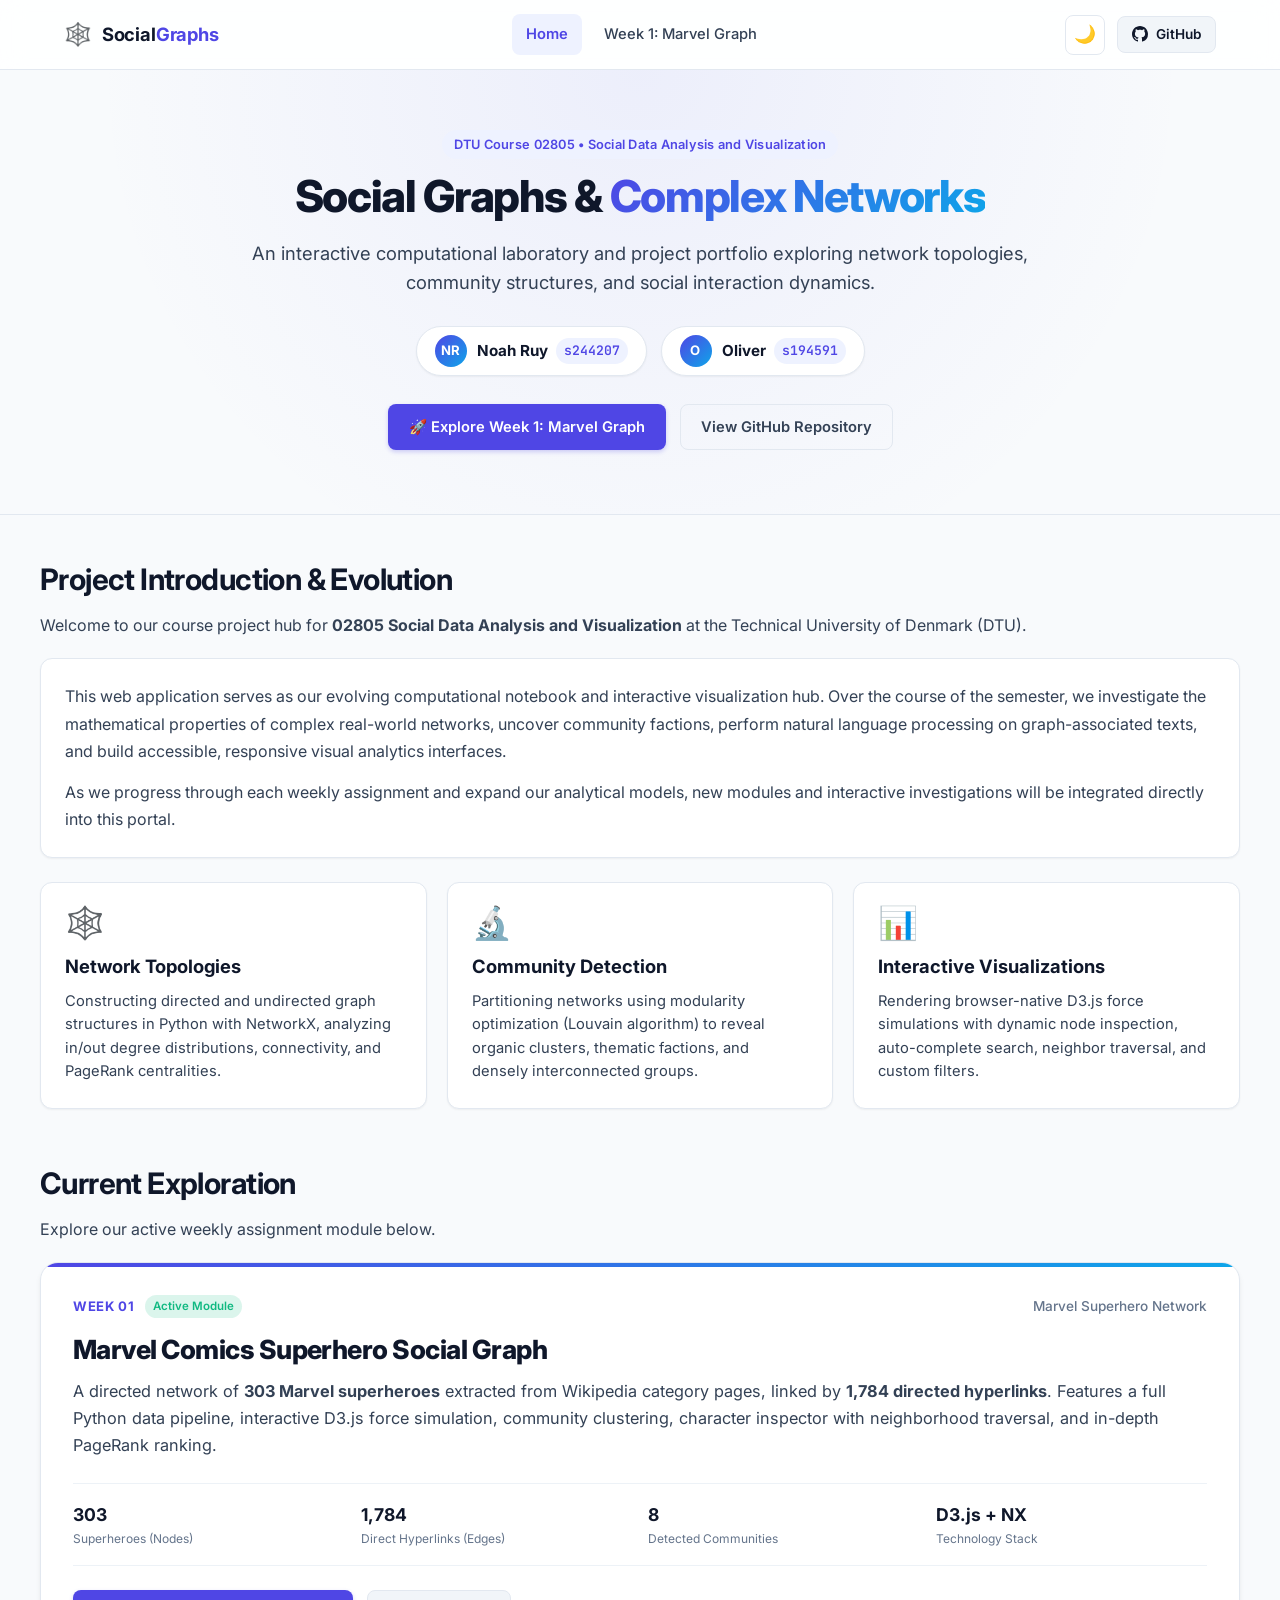
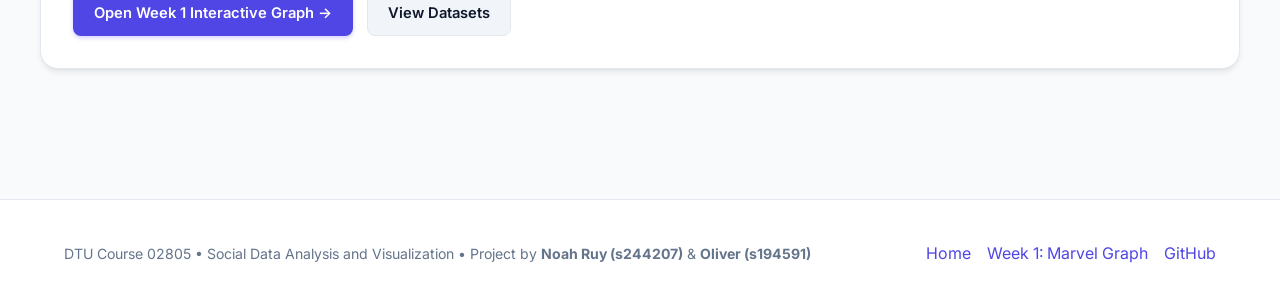
==== commit 1c16cee4: "Remove slop" ====
--- a/docs/index.html
+++ b/docs/index.html
@@ -3,7 +3,7 @@
 <head>
   <meta charset="UTF-8" />
   <meta name="viewport" content="width=device-width, initial-scale=1.0" />
-  <title>02805 Social Graphs & Interactions | Course Hub</title>
+  <title>02805 Social Graphs & Interactions | Project Hub</title>
   <link rel="preconnect" href="https://fonts.googleapis.com">
   <link rel="preconnect" href="https://fonts.gstatic.com" crossorigin>
   <link href="https://fonts.googleapis.com/css2?family=Inter:wght@300;400;500;600;700;800&family=JetBrains+Mono:wght@400;500;600&display=swap" rel="stylesheet">
@@ -21,33 +21,7 @@
       
       <nav class="nav-links" id="nav-links">
         <a href="index.html" class="nav-link active">Home</a>
-        <div class="nav-dropdown">
-          <a href="javascript:void(0)" class="nav-link">
-            <span>Weeks</span>
-            <span style="font-size: 0.75rem;">▾</span>
-          </a>
-          <div class="nav-dropdown-menu">
-            <a href="week1.html" class="nav-dropdown-item active">
-              <span>Week 1: Marvel Graph</span>
-              <span class="badge-pill ready">Active</span>
-            </a>
-            <div class="nav-dropdown-item" style="opacity: 0.6; cursor: default;">
-              <span>Week 2: Advanced Graph</span>
-              <span class="badge-pill soon">Soon</span>
-            </div>
-            <div class="nav-dropdown-item" style="opacity: 0.6; cursor: default;">
-              <span>Week 3: Text & NLP</span>
-              <span class="badge-pill soon">Soon</span>
-            </div>
-            <div class="nav-dropdown-item" style="opacity: 0.6; cursor: default;">
-              <span>Week 4: Community Structure</span>
-              <span class="badge-pill soon">Soon</span>
-            </div>
-          </div>
-        </div>
-        <a href="#weekly-modules" class="nav-link">Weekly Modules</a>
-        <a href="#methodology" class="nav-link">Methodology</a>
-        <a href="week1.html" class="nav-link">Week 1 Playground</a>
+        <a href="week1.html" class="nav-link">Week 1: Marvel Graph</a>
       </nav>
 
       <div class="nav-actions">
@@ -72,36 +46,33 @@
     <div class="container hero-content">
       <span class="tag-badge">DTU Course 02805 • Social Data Analysis and Visualization</span>
       <h1 class="hero-title">
-        Explaining Complex Networks &amp; <span class="gradient-text">Social Interactions</span>
+        Social Graphs &amp; <span class="gradient-text">Complex Networks</span>
       </h1>
       <p class="hero-subtitle">
-        An interactive exploration platform combining Python network science algorithms, NetworkX graph modeling, and D3.js visual analytics.
+        An interactive computational laboratory and project portfolio exploring network topologies, community structures, and social interaction dynamics.
       </p>
+
+      <!-- Authors Section -->
+      <div class="authors-container">
+        <div class="author-card">
+          <div class="author-avatar">NR</div>
+          <div class="author-details">
+            <span class="author-name">Noah Ruy</span>
+            <span class="author-id">s244207</span>
+          </div>
+        </div>
+        <div class="author-card">
+          <div class="author-avatar">O</div>
+          <div class="author-details">
+            <span class="author-name">Oliver</span>
+            <span class="author-id">s194591</span>
+          </div>
+        </div>
+      </div>
 
       <div class="hero-actions">
         <a href="week1.html" class="btn btn-primary">🚀 Explore Week 1: Marvel Graph</a>
-        <a href="#weekly-modules" class="btn btn-secondary">Browse Weekly Modules</a>
-        <a href="https://github.com/Neismo/02805-SocialGraphs" target="_blank" class="btn btn-outline">View Repository</a>
-      </div>
-
-      <!-- Quick Metrics Counter -->
-      <div class="stats-grid">
-        <div class="stat-card">
-          <div class="stat-value">303</div>
-          <div class="stat-label">Week 1 Characters</div>
-        </div>
-        <div class="stat-card">
-          <div class="stat-value">1,784</div>
-          <div class="stat-label">Wikipedia Hyperlinks</div>
-        </div>
-        <div class="stat-card">
-          <div class="stat-value">8</div>
-          <div class="stat-label">Detected Factions</div>
-        </div>
-        <div class="stat-card">
-          <div class="stat-value">100%</div>
-          <div class="stat-label">Interactive Visuals</div>
-        </div>
+        <a href="https://github.com/Neismo/02805-SocialGraphs" target="_blank" class="btn btn-outline">View GitHub Repository</a>
       </div>
     </div>
   </section>
@@ -109,154 +80,99 @@
   <!-- Main Content -->
   <main class="container page-content">
 
-    <!-- Weekly Modules Portal -->
-    <section id="weekly-modules" class="section-block">
+    <!-- Project Introduction Section -->
+    <section class="section-block">
       <div class="section-heading">
-        <h2>Weekly Modules &amp; Explorations</h2>
+        <h2>Project Introduction &amp; Evolution</h2>
         <p>
-          Navigate through weekly assignments and interactive network visualizations. New weeks are added as the course progresses.
+          Welcome to our course project hub for <strong>02805 Social Data Analysis and Visualization</strong> at the Technical University of Denmark (DTU).
         </p>
       </div>
 
-      <div class="weekly-cards-grid">
-        
-        <!-- Week 1 (Active) -->
-        <div class="week-card active-card">
-          <div>
-            <div class="week-card-header">
-              <span class="week-number">Week 01</span>
-              <span class="badge-pill ready">Available Now</span>
-            </div>
-            <h3 class="week-card-title">Marvel Superhero Network</h3>
-            <p class="week-card-desc">
-              Directed graph modeling of 303 Marvel superheroes extracted from Wikipedia category pages. Explore in-degrees, out-degrees, PageRank centrality, and interactive Louvain community clusters.
-            </p>
+      <div style="background-color: var(--bg-card); border: 1px solid var(--border-color); border-radius: var(--radius-md); padding: 24px; box-shadow: var(--shadow-xs); line-height: 1.7; color: var(--text-secondary); margin-bottom: 24px;">
+        <p style="margin-bottom: 14px;">
+          This web application serves as our evolving computational notebook and interactive visualization hub. Over the course of the semester, we investigate the mathematical properties of complex real-world networks, uncover community factions, perform natural language processing on graph-associated texts, and build accessible, responsive visual analytics interfaces.
+        </p>
+        <p>
+          As we progress through each weekly assignment and expand our analytical models, new modules and interactive investigations will be integrated directly into this portal.
+        </p>
+      </div>
+
+      <!-- Key Pillars -->
+      <div class="pillars-grid">
+        <div class="pillar-card">
+          <span class="pillar-icon">🕸️</span>
+          <h3 class="pillar-title">Network Topologies</h3>
+          <p class="pillar-desc">
+            Constructing directed and undirected graph structures in Python with NetworkX, analyzing in/out degree distributions, connectivity, and PageRank centralities.
+          </p>
+        </div>
+
+        <div class="pillar-card">
+          <span class="pillar-icon">🔬</span>
+          <h3 class="pillar-title">Community Detection</h3>
+          <p class="pillar-desc">
+            Partitioning networks using modularity optimization (Louvain algorithm) to reveal organic clusters, thematic factions, and densely interconnected groups.
+          </p>
+        </div>
+
+        <div class="pillar-card">
+          <span class="pillar-icon">📊</span>
+          <h3 class="pillar-title">Interactive Visualizations</h3>
+          <p class="pillar-desc">
+            Rendering browser-native D3.js force simulations with dynamic node inspection, auto-complete search, neighbor traversal, and custom filters.
+          </p>
+        </div>
+      </div>
+    </section>
+
+    <!-- Active Weekly Module Section -->
+    <section class="section-block">
+      <div class="section-heading">
+        <h2>Current Exploration</h2>
+        <p>Explore our active weekly assignment module below.</p>
+      </div>
+
+      <div class="module-spotlight-card">
+        <div class="module-spotlight-header">
+          <div style="display: flex; align-items: center; gap: 10px;">
+            <span class="week-number">Week 01</span>
+            <span class="badge-pill ready">Active Module</span>
           </div>
+          <span style="font-size: 0.85rem; color: var(--text-muted); font-weight: 500;">Marvel Superhero Network</span>
+        </div>
 
-          <div>
-            <div class="week-card-stats">
-              <div class="week-stat-item">
-                <span class="week-stat-val">303</span>
-                <span class="week-stat-lbl">Nodes</span>
-              </div>
-              <div class="week-stat-item">
-                <span class="week-stat-val">1,784</span>
-                <span class="week-stat-lbl">Edges</span>
-              </div>
-              <div class="week-stat-item">
-                <span class="week-stat-val">DiGraph</span>
-                <span class="week-stat-lbl">NetworkX</span>
-              </div>
-            </div>
-            <a href="week1.html" class="btn btn-primary" style="width: 100%;">
-              Open Week 1 Subpage &rarr;
-            </a>
+        <h3 class="module-spotlight-title">Marvel Comics Superhero Social Graph</h3>
+        <p class="module-spotlight-desc">
+          A directed network of <strong>303 Marvel superheroes</strong> extracted from Wikipedia category pages, linked by <strong>1,784 directed hyperlinks</strong>. Features a full Python data pipeline, interactive D3.js force simulation, community clustering, character inspector with neighborhood traversal, and in-depth PageRank ranking.
+        </p>
+
+        <div class="module-spotlight-stats">
+          <div class="week-stat-item">
+            <span class="week-stat-val">303</span>
+            <span class="week-stat-lbl">Superheroes (Nodes)</span>
+          </div>
+          <div class="week-stat-item">
+            <span class="week-stat-val">1,784</span>
+            <span class="week-stat-lbl">Direct Hyperlinks (Edges)</span>
+          </div>
+          <div class="week-stat-item">
+            <span class="week-stat-val">8</span>
+            <span class="week-stat-lbl">Detected Communities</span>
+          </div>
+          <div class="week-stat-item">
+            <span class="week-stat-val">D3.js + NX</span>
+            <span class="week-stat-lbl">Technology Stack</span>
           </div>
         </div>
 
-        <!-- Week 2 (Upcoming) -->
-        <div class="week-card">
-          <div>
-            <div class="week-card-header">
-              <span class="week-number">Week 02</span>
-              <span class="badge-pill soon">Upcoming</span>
-            </div>
-            <h3 class="week-card-title">Advanced Network Topologies</h3>
-            <p class="week-card-desc">
-              Degree distribution models, random graph generators (Erdős–Rényi, Barabási–Albert), and small-world properties in empirical datasets.
-            </p>
-          </div>
-
-          <div>
-            <div class="week-card-stats">
-              <div class="week-stat-item">
-                <span class="week-stat-val">TBA</span>
-                <span class="week-stat-lbl">Dataset</span>
-              </div>
-              <div class="week-stat-item">
-                <span class="week-stat-val">Scale-Free</span>
-                <span class="week-stat-lbl">Topic</span>
-              </div>
-              <div class="week-stat-item">
-                <span class="week-stat-val">Week 2</span>
-                <span class="week-stat-lbl">Release</span>
-              </div>
-            </div>
-            <button class="btn btn-secondary" style="width: 100%; opacity: 0.6; cursor: not-allowed;" disabled>
-              Coming Soon
-            </button>
-          </div>
-        </div>
-
-        <!-- Week 3 (Upcoming) -->
-        <div class="week-card">
-          <div>
-            <div class="week-card-header">
-              <span class="week-number">Week 03</span>
-              <span class="badge-pill soon">Upcoming</span>
-            </div>
-            <h3 class="week-card-title">NLP &amp; Text Dynamics</h3>
-            <p class="week-card-desc">
-              Natural Language Processing on node texts: TF-IDF term salience, sentiment analysis, and topic modeling combined with topological graphs.
-            </p>
-          </div>
-
-          <div>
-            <div class="week-card-stats">
-              <div class="week-stat-item">
-                <span class="week-stat-val">TF-IDF</span>
-                <span class="week-stat-lbl">NLP</span>
-              </div>
-              <div class="week-stat-item">
-                <span class="week-stat-val">Sentiment</span>
-                <span class="week-stat-lbl">Analysis</span>
-              </div>
-              <div class="week-stat-item">
-                <span class="week-stat-val">Week 3</span>
-                <span class="week-stat-lbl">Release</span>
-              </div>
-            </div>
-            <button class="btn btn-secondary" style="width: 100%; opacity: 0.6; cursor: not-allowed;" disabled>
-              Coming Soon
-            </button>
-          </div>
-        </div>
-
-      </div>
-    </section>
-
-    <!-- Methodology & Quickstart -->
-    <section id="methodology" class="section-block">
-      <div class="section-heading">
-        <h2>Network Science Methodology &amp; Python Stack</h2>
-        <p>
-          Constructing and analyzing complex networks using the Python scientific computing stack and interactive web standards.
-        </p>
-      </div>
-
-      <div style="display: grid; grid-template-columns: repeat(auto-fit, minmax(280px, 1fr)); gap: 20px; margin-top: 20px;">
-        <div class="stat-card" style="text-align: left;">
-          <div style="font-size: 1.5rem; margin-bottom: 8px;">🐍</div>
-          <div style="font-weight: 700; font-size: 1.1rem; margin-bottom: 6px;">NetworkX &amp; Pandas</div>
-          <p style="font-size: 0.88rem; color: var(--text-secondary);">
-            Fast manipulation of complex graph structures, directed edge lists, degree calculations, PageRank, and Louvain modularity clustering.
-          </p>
-        </div>
-
-        <div class="stat-card" style="text-align: left;">
-          <div style="font-size: 1.5rem; margin-bottom: 8px;">📊</div>
-          <div style="font-weight: 700; font-size: 1.1rem; margin-bottom: 6px;">D3.js Visualization</div>
-          <p style="font-size: 0.88rem; color: var(--text-secondary);">
-            High performance physics simulations with smooth dragging, zooming, pan, community color maps, and rich node inspection.
-          </p>
-        </div>
-
-        <div class="stat-card" style="text-align: left;">
-          <div style="font-size: 1.5rem; margin-bottom: 8px;">🚀</div>
-          <div style="font-weight: 700; font-size: 1.1rem; margin-bottom: 6px;">Automated GitHub Pages</div>
-          <p style="font-size: 0.88rem; color: var(--text-secondary);">
-            Continuous deployment via GitHub Actions on push to <code>main</code> or <code>master</code>, rendering responsive web pages seamlessly.
-          </p>
+        <div class="module-spotlight-actions">
+          <a href="week1.html" class="btn btn-primary">
+            Open Week 1 Interactive Graph &rarr;
+          </a>
+          <a href="https://github.com/Neismo/02805-SocialGraphs/tree/main/data" target="_blank" class="btn btn-secondary">
+            View Datasets
+          </a>
         </div>
       </div>
     </section>
@@ -267,12 +183,12 @@
   <footer class="site-footer">
     <div class="container footer-content">
       <div class="footer-text">
-        DTU Course 02805 • Social Data Analysis and Visualization
+        DTU Course 02805 • Social Data Analysis and Visualization • Project by <strong>Noah Ruy (s244207)</strong> &amp; <strong>Oliver (s194591)</strong>
       </div>
       <div class="footer-links">
         <a href="index.html">Home</a>
         <a href="week1.html">Week 1: Marvel Graph</a>
-        <a href="https://github.com/Neismo/02805-SocialGraphs" target="_blank">GitHub Repository</a>
+        <a href="https://github.com/Neismo/02805-SocialGraphs" target="_blank">GitHub</a>
       </div>
     </div>
   </footer>
--- a/docs/css/styles.css
+++ b/docs/css/styles.css
@@ -414,7 +414,190 @@
   justify-content: center;
   flex-wrap: wrap;
   gap: 14px;
-  margin-bottom: 36px;
+  margin-bottom: 24px;
+}
+
+/* ==================================================
+   Author & Team Badges
+   ================================================== */
+.authors-container {
+  display: flex;
+  align-items: center;
+  justify-content: center;
+  flex-wrap: wrap;
+  gap: 14px;
+  margin: 8px auto 28px auto;
+}
+
+.author-card {
+  display: inline-flex;
+  align-items: center;
+  gap: 10px;
+  background-color: var(--bg-surface);
+  border: 1px solid var(--border-color);
+  padding: 8px 18px;
+  border-radius: var(--radius-full);
+  box-shadow: var(--shadow-xs);
+  transition: all 0.2s ease;
+}
+
+.author-card:hover {
+  border-color: var(--accent-primary);
+  transform: translateY(-2px);
+  box-shadow: var(--shadow-sm);
+}
+
+.author-avatar {
+  width: 32px;
+  height: 32px;
+  border-radius: 50%;
+  background: linear-gradient(135deg, var(--accent-primary), var(--accent-secondary));
+  color: #ffffff;
+  display: flex;
+  align-items: center;
+  justify-content: center;
+  font-size: 0.82rem;
+  font-weight: 700;
+  letter-spacing: 0.02em;
+  flex-shrink: 0;
+}
+
+.author-details {
+  display: flex;
+  align-items: center;
+  gap: 8px;
+}
+
+.author-name {
+  font-weight: 700;
+  font-size: 0.95rem;
+  color: var(--text-primary);
+}
+
+.author-id {
+  font-family: var(--font-mono);
+  font-size: 0.82rem;
+  font-weight: 600;
+  color: var(--accent-primary);
+  background: var(--accent-primary-light);
+  padding: 2px 8px;
+  border-radius: var(--radius-full);
+}
+
+/* ==================================================
+   Project Pillars & Features Grid
+   ================================================== */
+.pillars-grid {
+  display: grid;
+  grid-template-columns: repeat(auto-fit, minmax(280px, 1fr));
+  gap: 20px;
+  margin-top: 20px;
+}
+
+.pillar-card {
+  background-color: var(--bg-card);
+  border: 1px solid var(--border-color);
+  border-radius: var(--radius-md);
+  padding: 24px;
+  box-shadow: var(--shadow-xs);
+  transition: transform 0.2s ease, box-shadow 0.2s ease, border-color 0.2s ease;
+}
+
+.pillar-card:hover {
+  transform: translateY(-2px);
+  box-shadow: var(--shadow-md);
+  border-color: var(--accent-primary);
+}
+
+.pillar-icon {
+  font-size: 2rem;
+  margin-bottom: 12px;
+  display: inline-block;
+  line-height: 1;
+}
+
+.pillar-title {
+  font-size: 1.15rem;
+  font-weight: 700;
+  margin-bottom: 8px;
+  color: var(--text-primary);
+}
+
+.pillar-desc {
+  font-size: 0.92rem;
+  color: var(--text-secondary);
+  line-height: 1.6;
+}
+
+/* ==================================================
+   Single Featured Module Spotlight
+   ================================================== */
+.module-spotlight-card {
+  background-color: var(--bg-card);
+  border: 1px solid var(--border-color);
+  border-radius: var(--radius-lg);
+  padding: 32px;
+  box-shadow: var(--shadow-md);
+  position: relative;
+  overflow: hidden;
+  transition: all 0.25s ease;
+}
+
+.module-spotlight-card::before {
+  content: '';
+  position: absolute;
+  top: 0;
+  left: 0;
+  right: 0;
+  height: 4px;
+  background: linear-gradient(90deg, var(--accent-primary), var(--accent-secondary));
+}
+
+.module-spotlight-card:hover {
+  transform: translateY(-2px);
+  box-shadow: var(--shadow-xl);
+  border-color: var(--accent-primary);
+}
+
+.module-spotlight-header {
+  display: flex;
+  align-items: center;
+  justify-content: space-between;
+  margin-bottom: 14px;
+  flex-wrap: wrap;
+  gap: 10px;
+}
+
+.module-spotlight-title {
+  font-size: 1.65rem;
+  font-weight: 800;
+  letter-spacing: -0.02em;
+  margin-bottom: 12px;
+  line-height: 1.3;
+}
+
+.module-spotlight-desc {
+  font-size: 1.02rem;
+  color: var(--text-secondary);
+  line-height: 1.65;
+  margin-bottom: 24px;
+}
+
+.module-spotlight-stats {
+  display: grid;
+  grid-template-columns: repeat(auto-fit, minmax(140px, 1fr));
+  gap: 16px;
+  padding: 16px 0;
+  border-top: 1px solid var(--border-subtle);
+  border-bottom: 1px solid var(--border-subtle);
+  margin-bottom: 24px;
+}
+
+.module-spotlight-actions {
+  display: flex;
+  align-items: center;
+  gap: 14px;
+  flex-wrap: wrap;
 }
 
 /* ==================================================
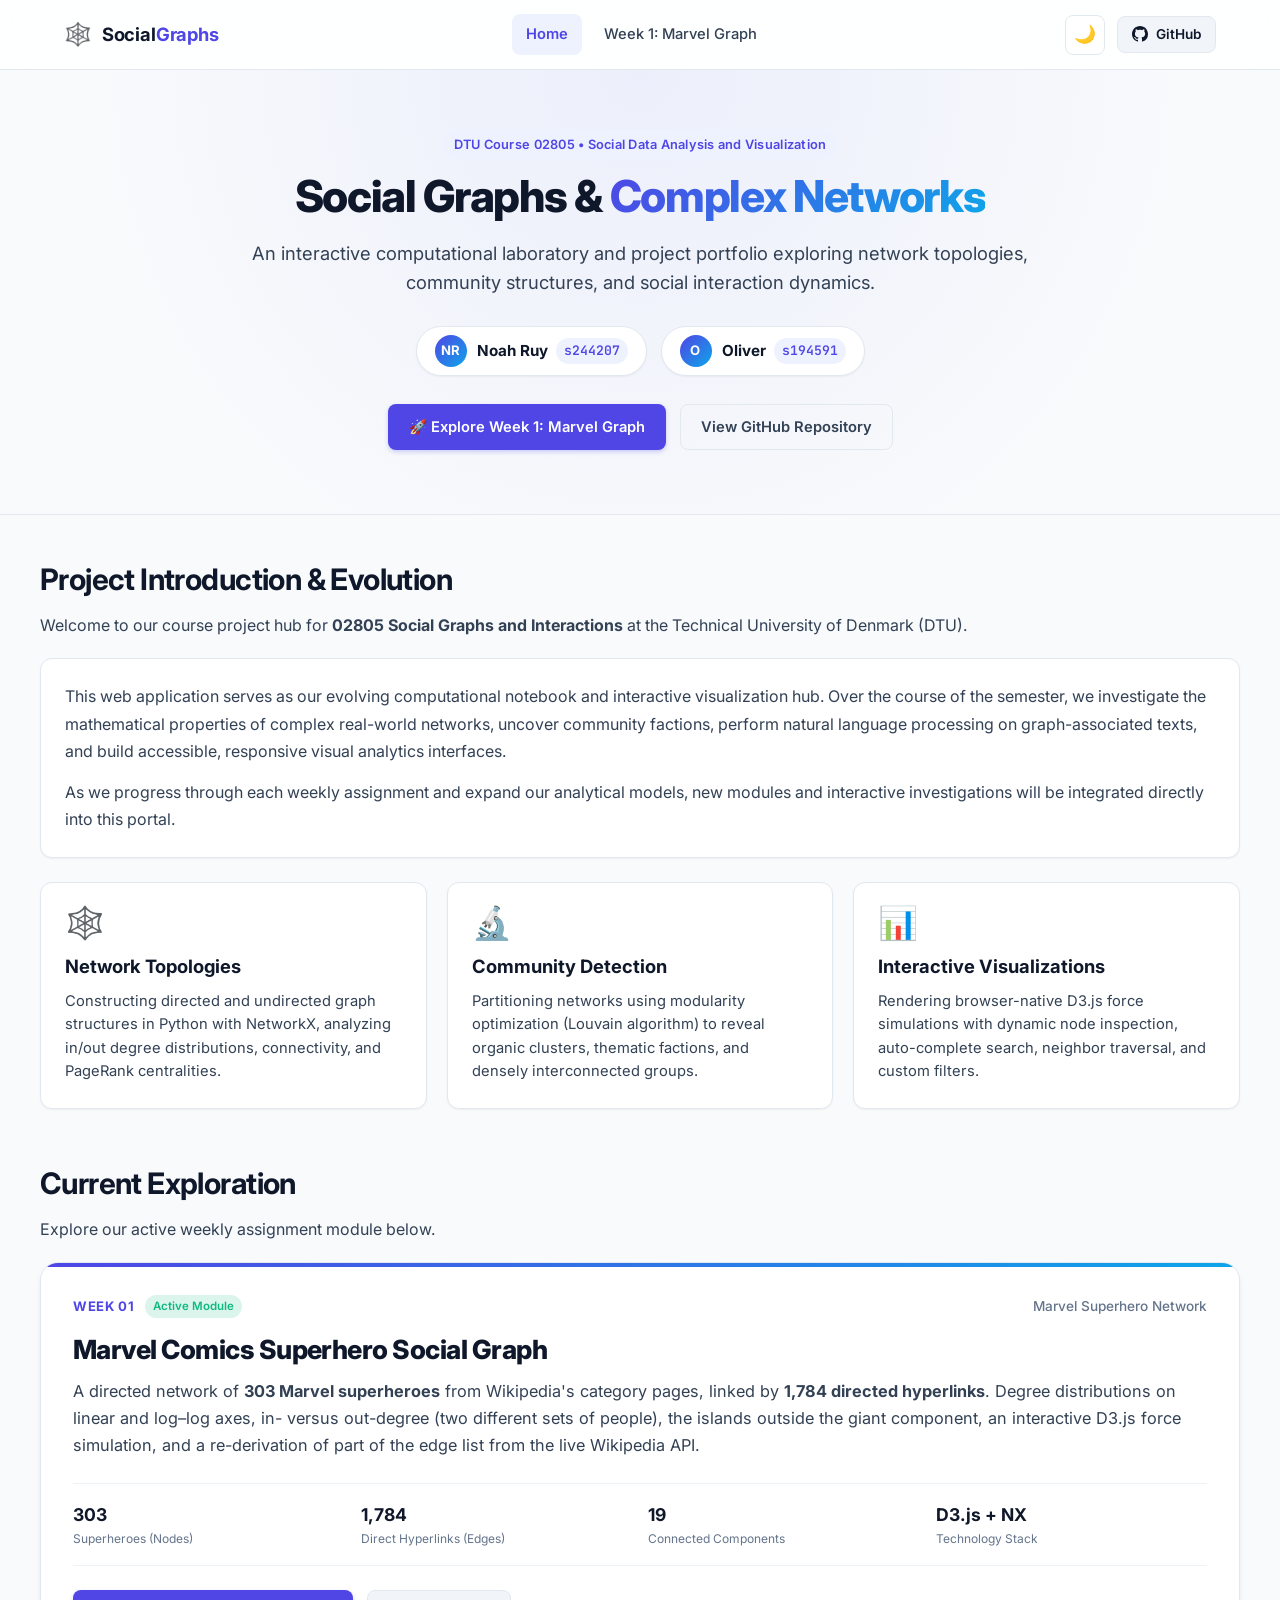
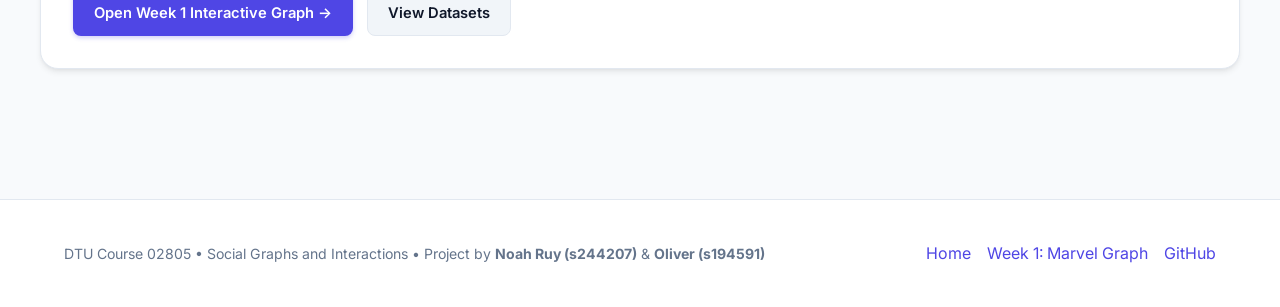
==== commit a9690871: "fixes! :D" ====
--- a/docs/index.html
+++ b/docs/index.html
@@ -85,7 +85,7 @@
       <div class="section-heading">
         <h2>Project Introduction &amp; Evolution</h2>
         <p>
-          Welcome to our course project hub for <strong>02805 Social Data Analysis and Visualization</strong> at the Technical University of Denmark (DTU).
+          Welcome to our course project hub for <strong>02805 Social Graphs and Interactions</strong> at the Technical University of Denmark (DTU).
         </p>
       </div>
 
@@ -144,7 +144,7 @@
 
         <h3 class="module-spotlight-title">Marvel Comics Superhero Social Graph</h3>
         <p class="module-spotlight-desc">
-          A directed network of <strong>303 Marvel superheroes</strong> extracted from Wikipedia category pages, linked by <strong>1,784 directed hyperlinks</strong>. Features a full Python data pipeline, interactive D3.js force simulation, community clustering, character inspector with neighborhood traversal, and in-depth PageRank ranking.
+          A directed network of <strong>303 Marvel superheroes</strong> from Wikipedia's category pages, linked by <strong>1,784 directed hyperlinks</strong>. Degree distributions on linear and log&ndash;log axes, in- versus out-degree (two different sets of people), the islands outside the giant component, an interactive D3.js force simulation, and a re-derivation of part of the edge list from the live Wikipedia API.
         </p>
 
         <div class="module-spotlight-stats">
@@ -157,8 +157,8 @@
             <span class="week-stat-lbl">Direct Hyperlinks (Edges)</span>
           </div>
           <div class="week-stat-item">
-            <span class="week-stat-val">8</span>
-            <span class="week-stat-lbl">Detected Communities</span>
+            <span class="week-stat-val">19</span>
+            <span class="week-stat-lbl">Connected Components</span>
           </div>
           <div class="week-stat-item">
             <span class="week-stat-val">D3.js + NX</span>
@@ -170,7 +170,7 @@
           <a href="week1.html" class="btn btn-primary">
             Open Week 1 Interactive Graph &rarr;
           </a>
-          <a href="https://github.com/Neismo/02805-SocialGraphs/tree/main/data" target="_blank" class="btn btn-secondary">
+          <a href="https://github.com/Neismo/02805-SocialGraphs/tree/master/docs/data" target="_blank" class="btn btn-secondary">
             View Datasets
           </a>
         </div>
@@ -183,7 +183,7 @@
   <footer class="site-footer">
     <div class="container footer-content">
       <div class="footer-text">
-        DTU Course 02805 • Social Data Analysis and Visualization • Project by <strong>Noah Ruy (s244207)</strong> &amp; <strong>Oliver (s194591)</strong>
+        DTU Course 02805 • Social Graphs and Interactions • Project by <strong>Noah Ruy (s244207)</strong> &amp; <strong>Oliver (s194591)</strong>
       </div>
       <div class="footer-links">
         <a href="index.html">Home</a>
--- a/docs/css/styles.css
+++ b/docs/css/styles.css
@@ -1404,3 +1404,79 @@
     max-width: calc(100% - 32px);
   }
 }
+
+/* ==========================================================================
+   Week 1 write-up: prose callouts, the degree-distribution chart, segmented
+   toggles. Colours come from the theme variables, so both modes are covered.
+   ========================================================================== */
+
+.callout-post,
+.callout-note {
+  background-color: var(--bg-card);
+  border: 1px solid var(--border-color);
+  border-radius: var(--radius-md);
+  padding: 20px 24px;
+  line-height: 1.75;
+  color: var(--text-secondary);
+  box-shadow: var(--shadow-xs);
+  margin-top: 18px;
+}
+
+.callout-post p + p { margin-top: 14px; }
+
+/* a quieter variant for the one-paragraph takeaways under a figure or table */
+.callout-note {
+  border-left: 3px solid var(--accent-primary);
+  font-size: 0.94rem;
+}
+
+.chart-card {
+  background-color: var(--bg-card);
+  border: 1px solid var(--border-color);
+  border-radius: var(--radius-md);
+  box-shadow: var(--shadow-xs);
+  overflow: hidden;
+}
+
+.chart-body { padding: 16px 20px 18px; }
+
+.chart-body svg {
+  width: 100%;
+  height: auto;
+  display: block;
+  overflow: visible;
+}
+
+.chart-legend-row {
+  display: flex;
+  flex-wrap: wrap;
+  gap: 18px;
+  margin-bottom: 10px;
+}
+
+.chart-note {
+  font-size: 0.85rem;
+  color: var(--text-muted);
+  margin: 10px 0 0;
+  line-height: 1.6;
+}
+
+/* segmented control: buttons butted together inside one rounded outline */
+.seg-group { display: inline-flex; }
+
+.seg-group .btn-tool {
+  border-radius: 0;
+  border-right-width: 0;
+}
+
+.seg-group .btn-tool:first-child {
+  border-radius: var(--radius-sm) 0 0 var(--radius-sm);
+}
+
+.seg-group .btn-tool:last-child {
+  border-radius: 0 var(--radius-sm) var(--radius-sm) 0;
+  border-right-width: 1px;
+}
+
+/* the island lists use neighbour chips as real links */
+a.neighbor-chip { text-decoration: none; }
